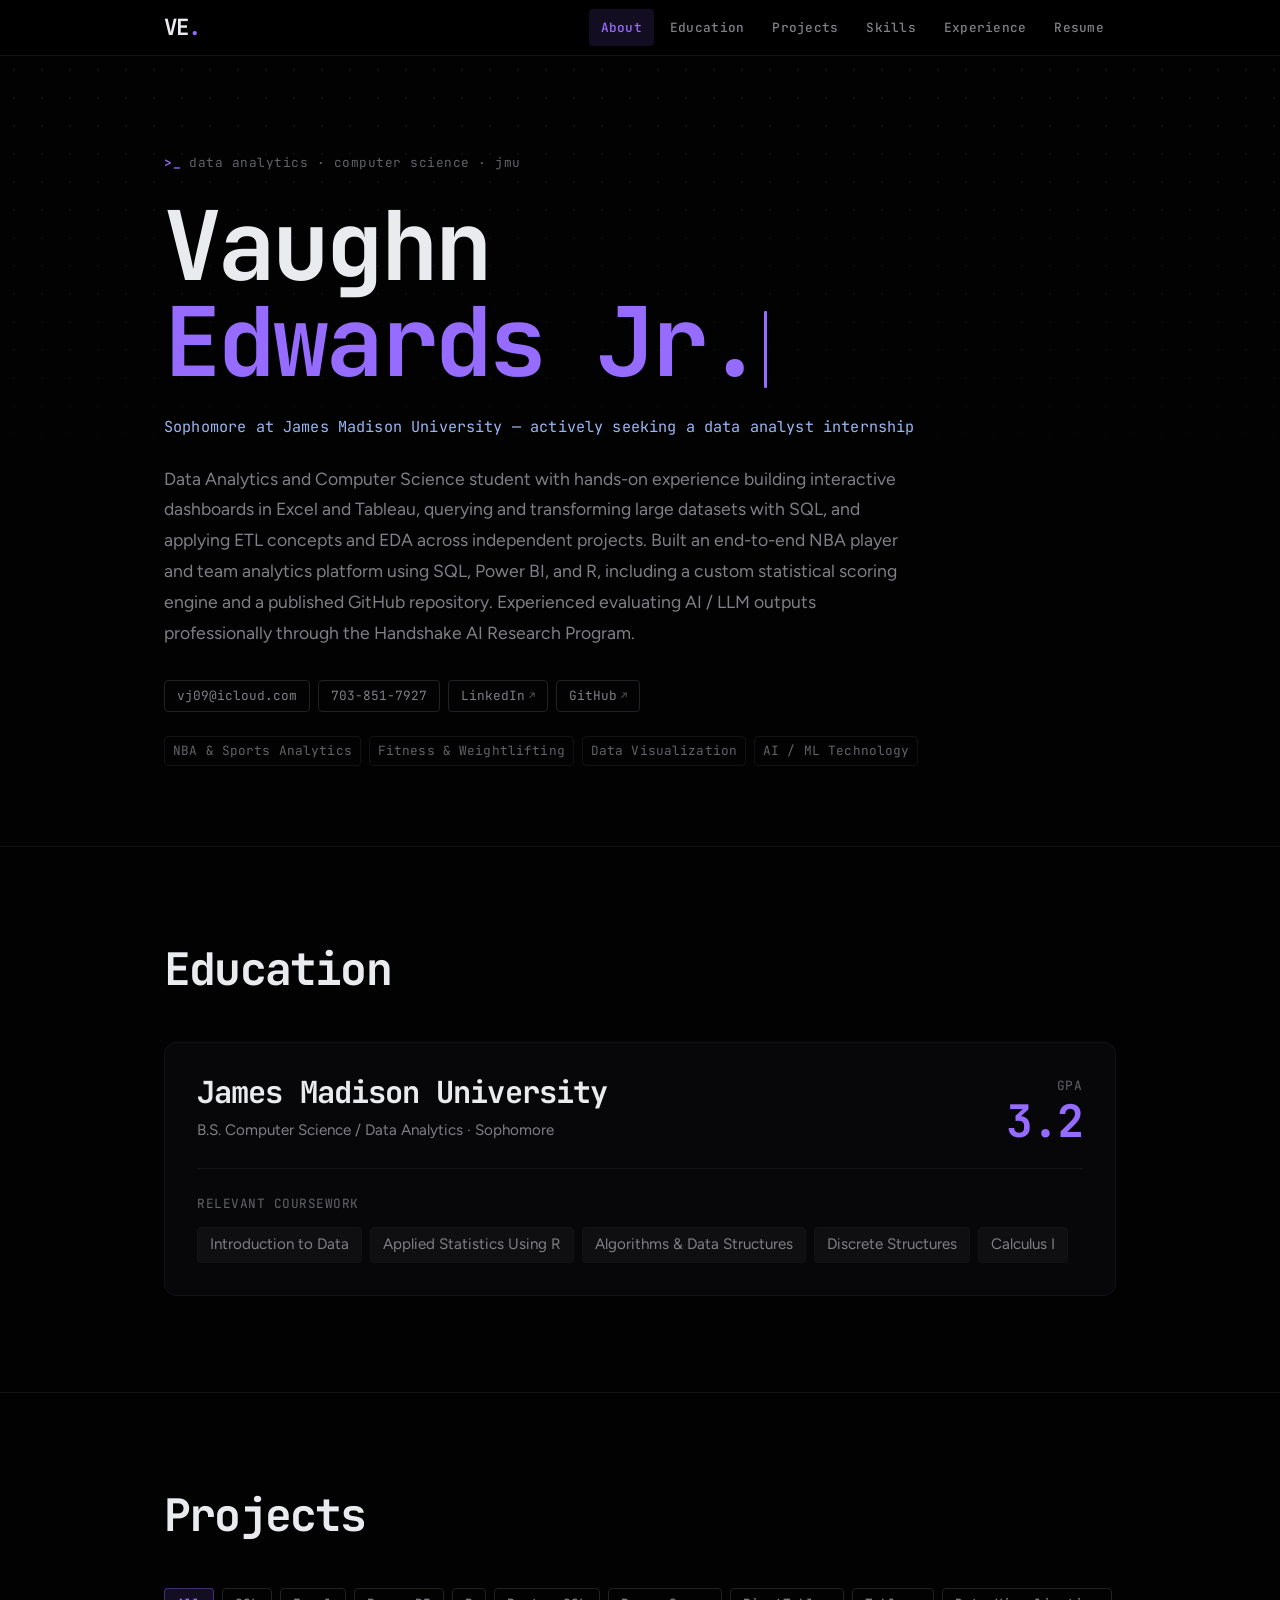
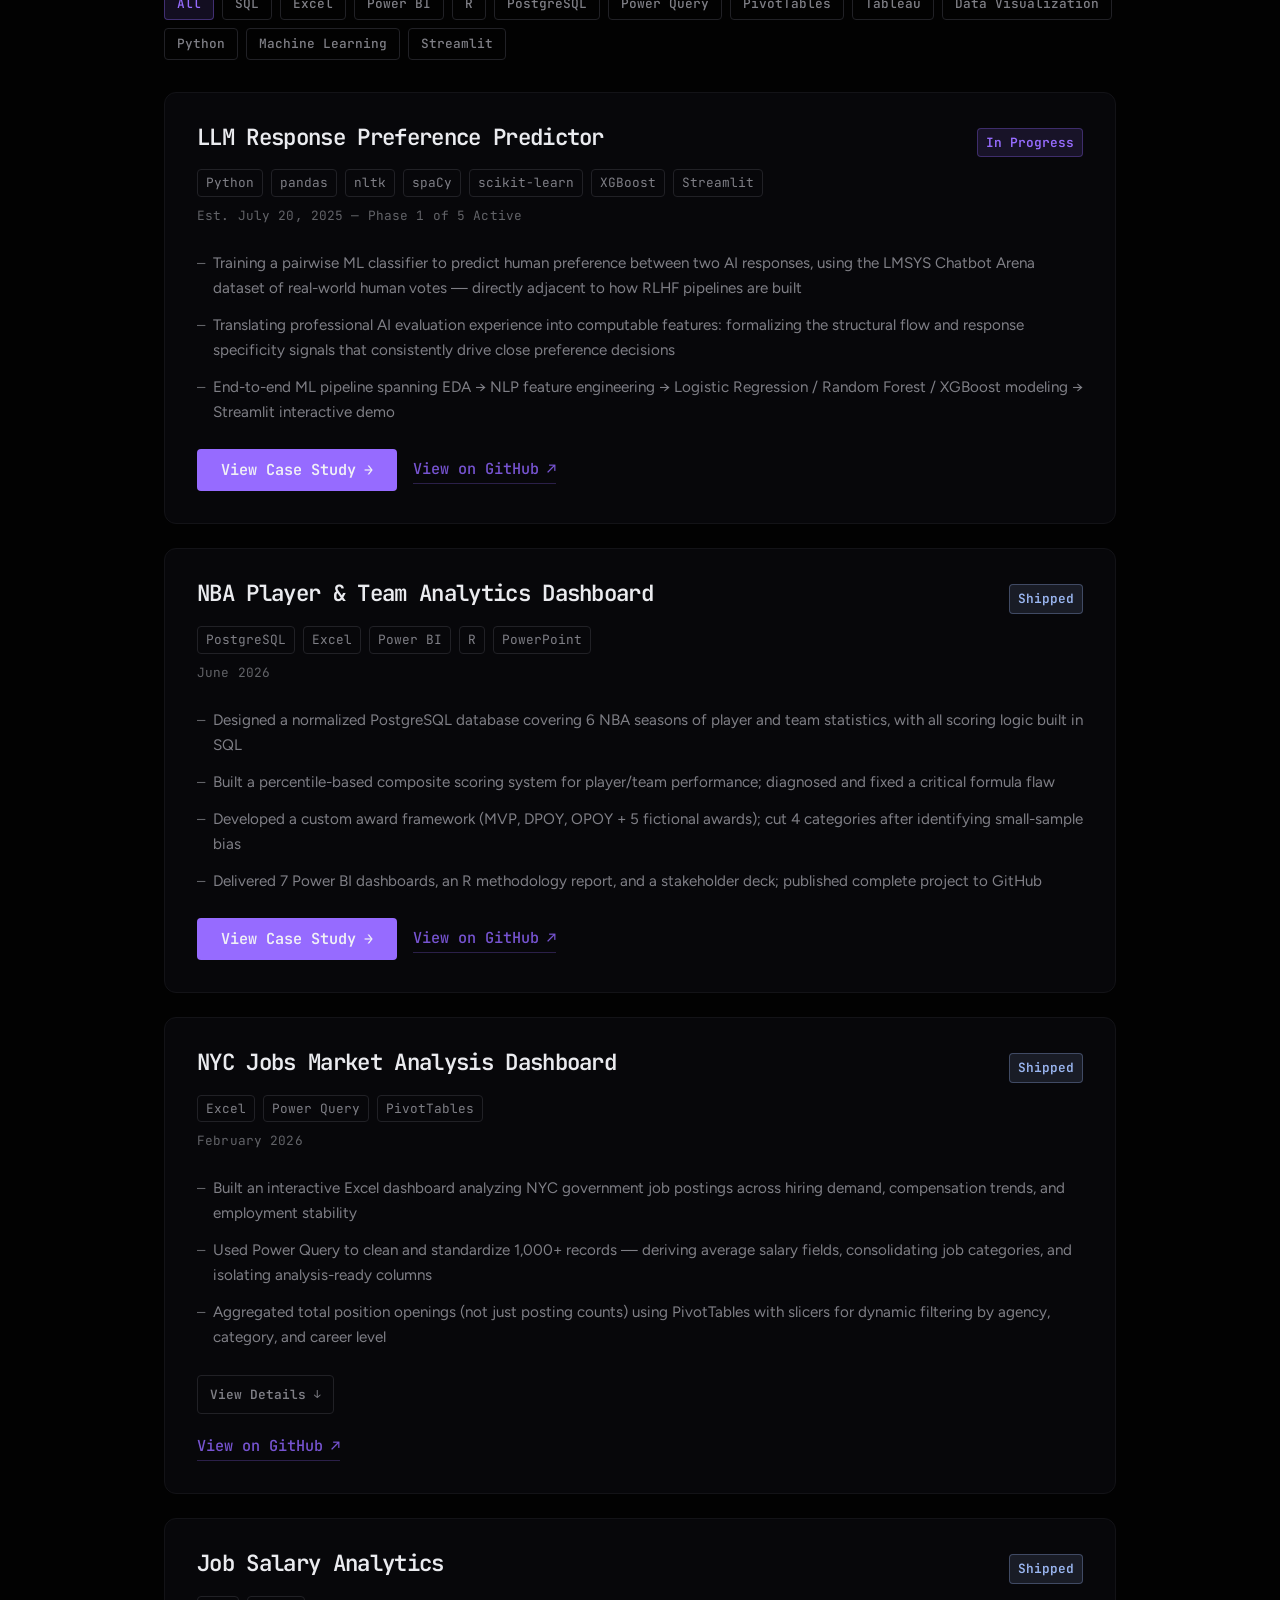
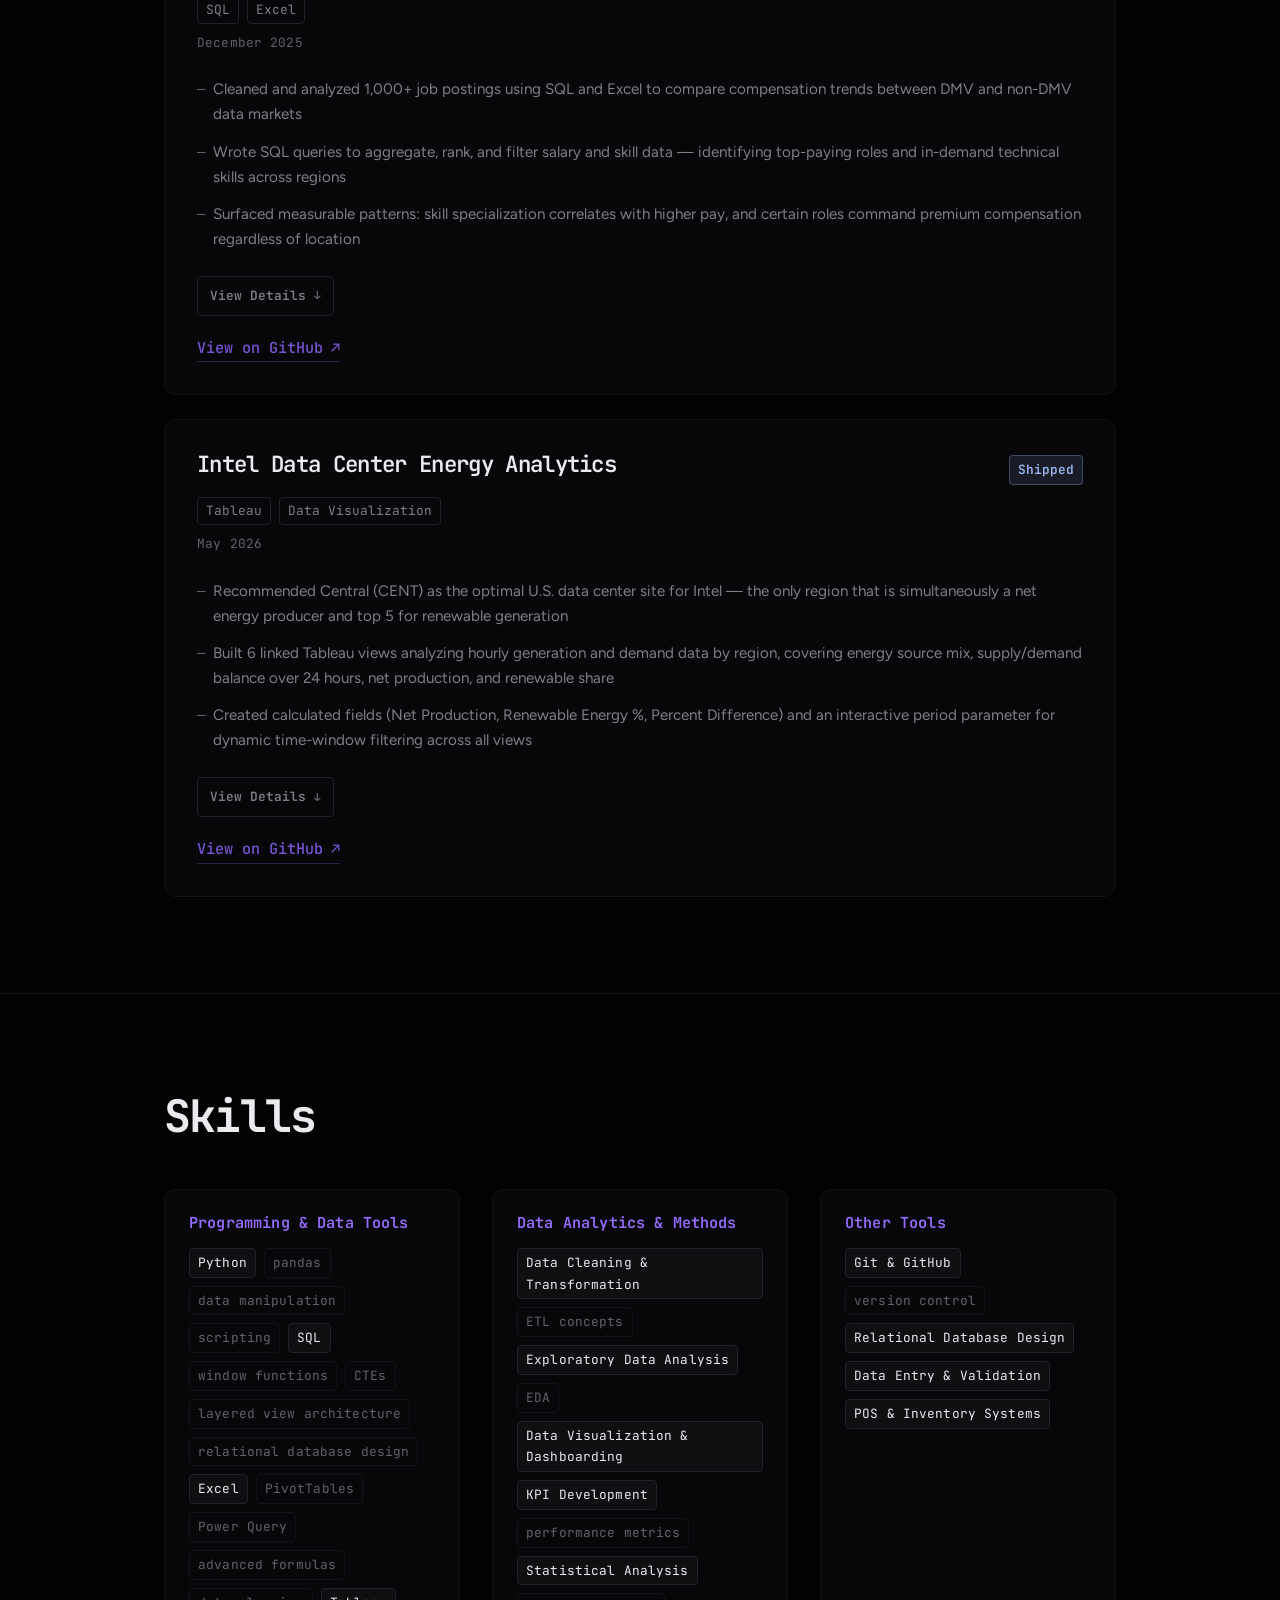
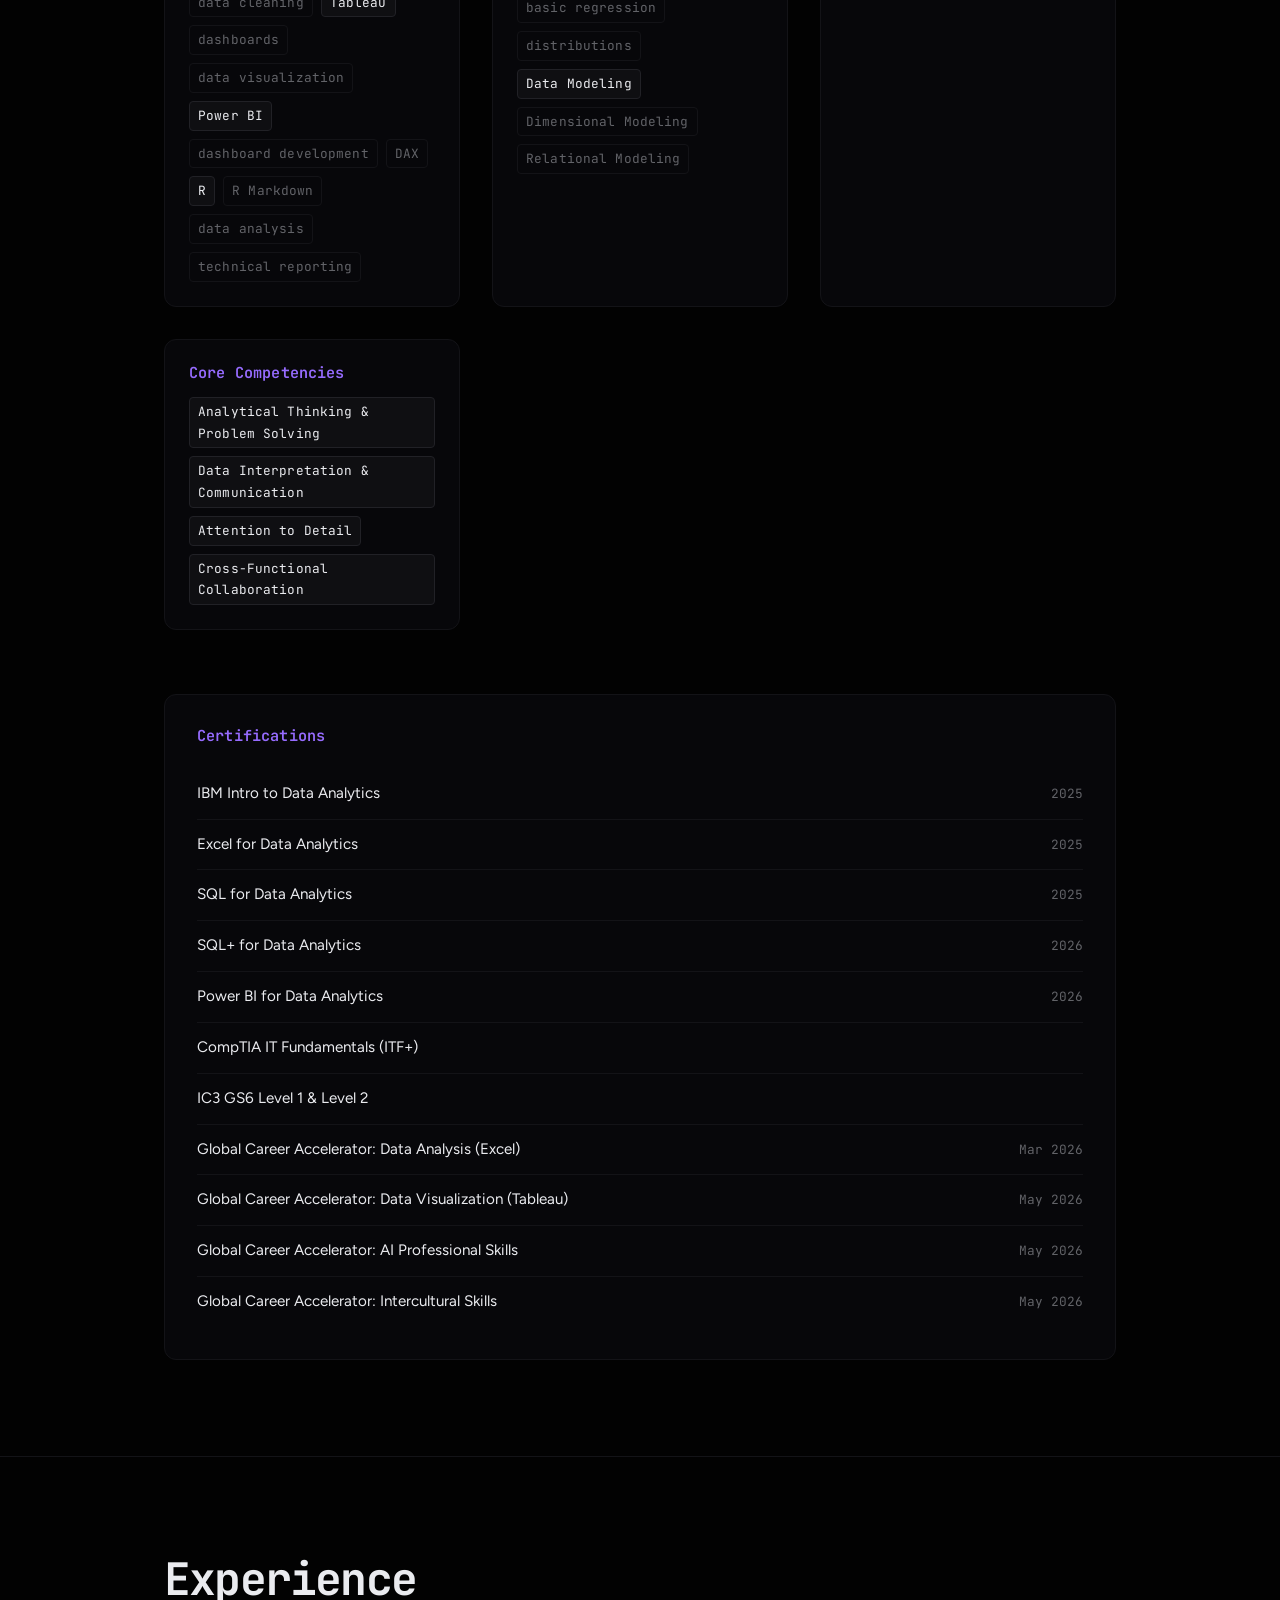
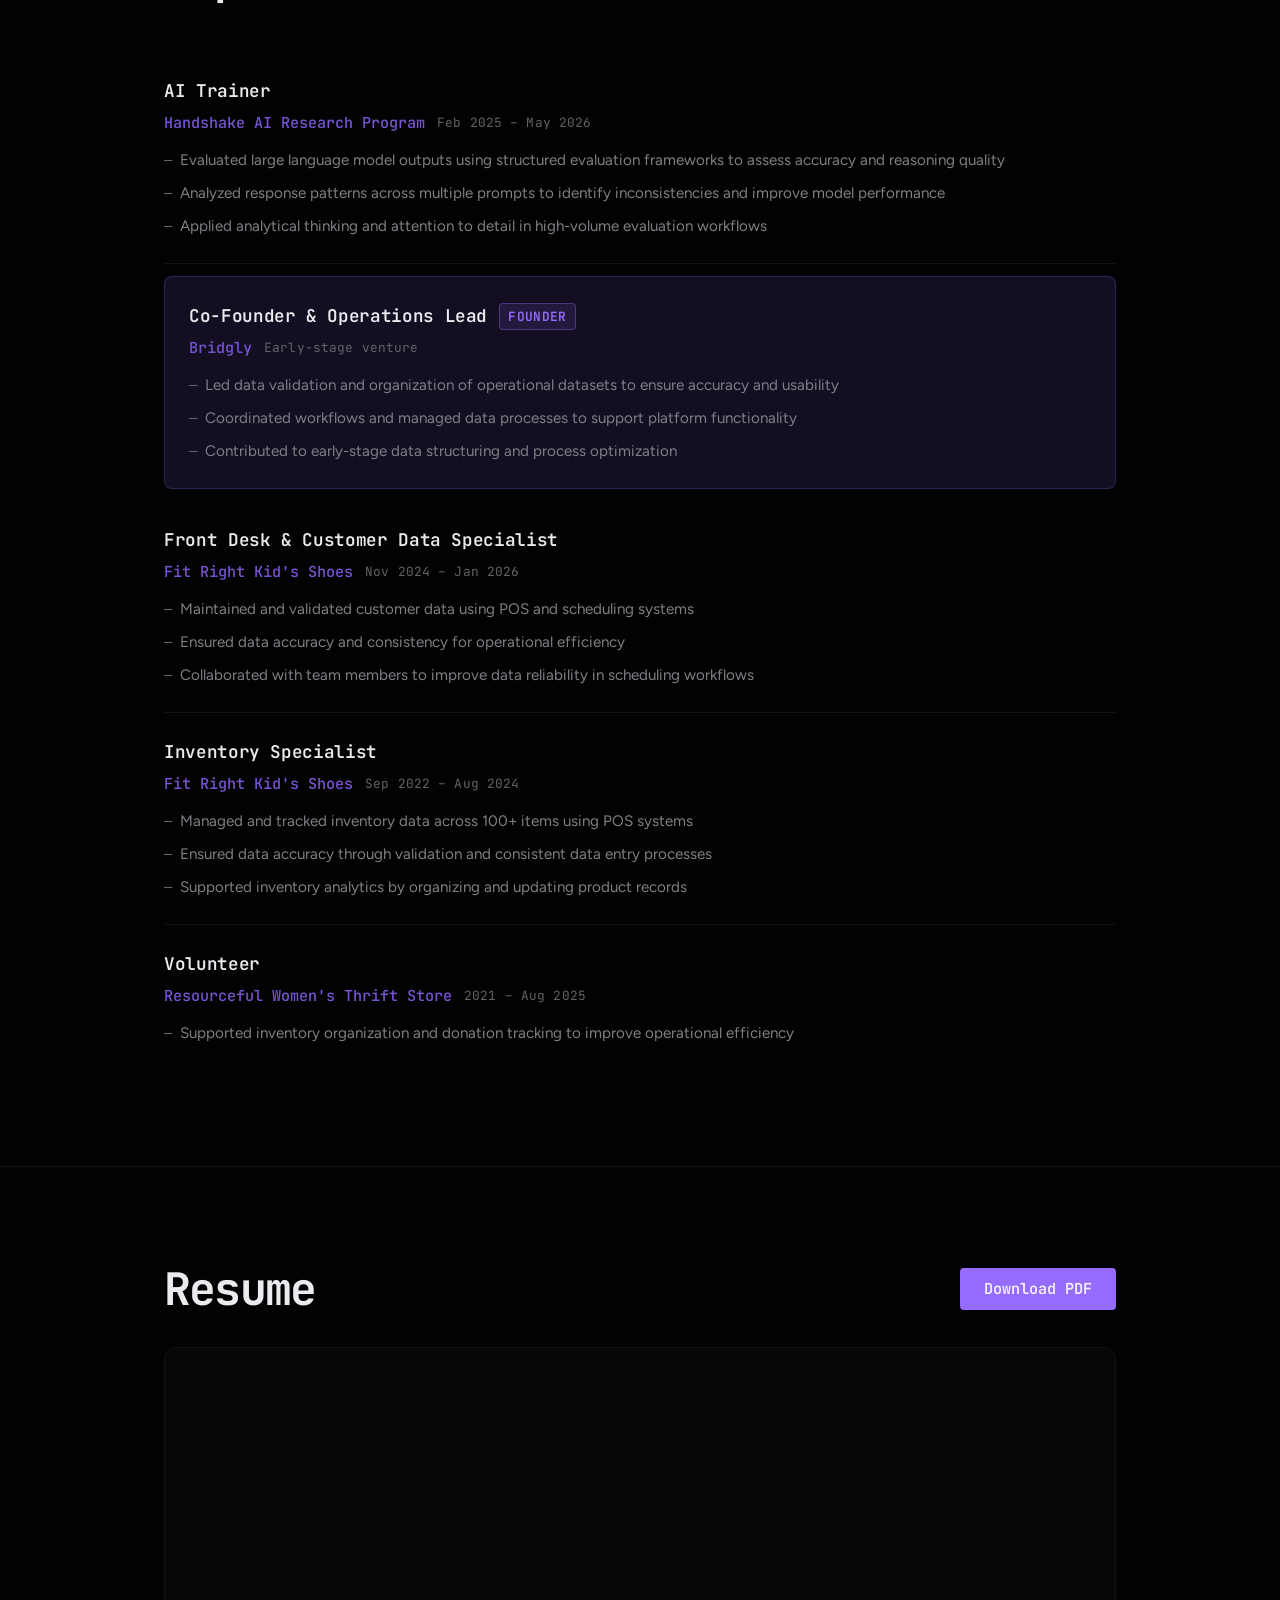
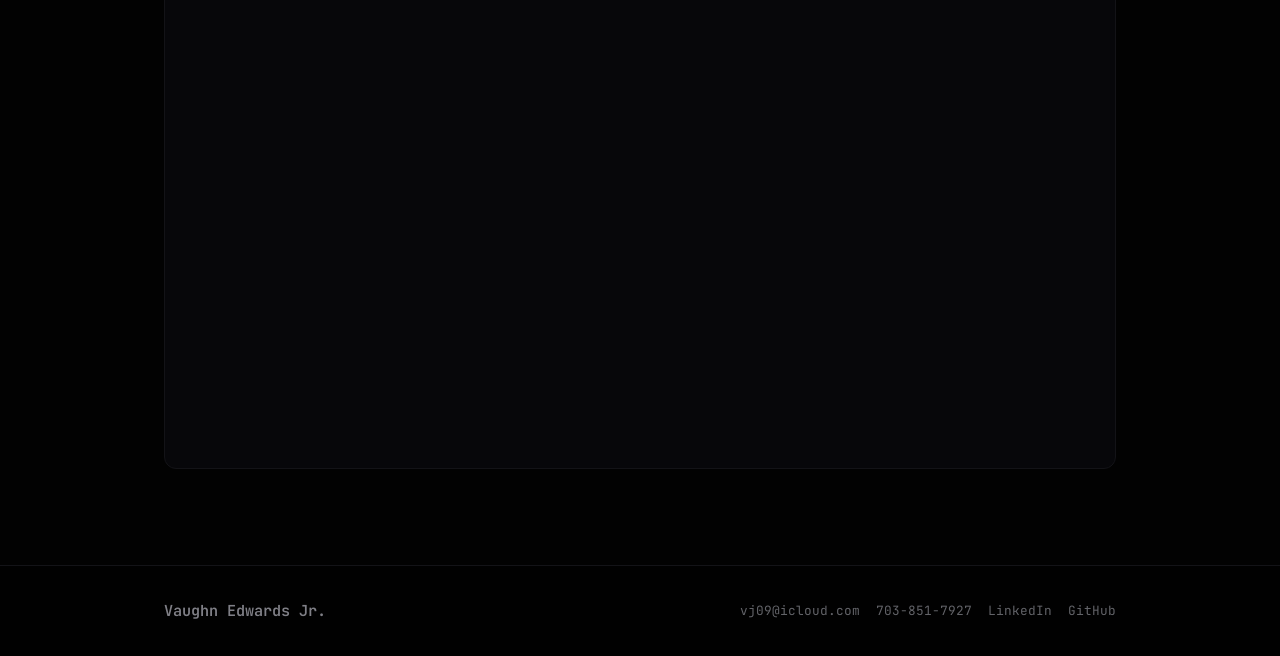
==== index.html @ aa7653b1 "Initial publish of personal portfolio Co-Authored-By: Claude Sonnet 4.6 <noreply@anthropic.com>" ====
<!DOCTYPE html>
<html lang="en">
<head>
  <meta charset="UTF-8">
  <meta name="viewport" content="width=device-width, initial-scale=1.0">
  <title>Vaughn Edwards Jr. — Data Analytics &amp; Computer Science</title>
  <meta name="description" content="Data analytics and computer science student at James Madison University. SQL, Python, Power BI, Tableau, Excel. Actively seeking a data analyst internship.">
  <link rel="preconnect" href="https://fonts.googleapis.com">
  <link rel="preconnect" href="https://fonts.gstatic.com" crossorigin>
  <link href="https://fonts.googleapis.com/css2?family=JetBrains+Mono:ital,wght@0,300;0,400;0,500;0,600;0,700;1,300;1,400&family=Figtree:ital,wght@0,300;0,400;0,500;0,600;1,300;1,400&display=swap" rel="stylesheet">
  <link rel="stylesheet" href="styles.css">
</head>
<body>

<header class="nav" id="nav" role="banner">
  <div class="nav-inner">
    <a href="#about" class="nav-brand" aria-label="Back to top">VE<span class="nav-brand-dot">.</span></a>
    <nav class="nav-tabs" aria-label="Main navigation">
      <a href="#about"      class="nav-tab" data-section="about">About</a>
      <a href="#education"  class="nav-tab" data-section="education">Education</a>
      <a href="#projects"   class="nav-tab" data-section="projects">Projects</a>
      <a href="#skills"     class="nav-tab" data-section="skills">Skills</a>
      <a href="#experience" class="nav-tab" data-section="experience">Experience</a>
      <a href="#resume"     class="nav-tab" data-section="resume">Resume</a>
    </nav>
    <button class="nav-mobile-btn" aria-label="Open navigation" aria-expanded="false" aria-controls="mobile-menu">
      <span class="hamburger-line"></span>
      <span class="hamburger-line"></span>
      <span class="hamburger-line"></span>
    </button>
  </div>
  <div class="mobile-menu" id="mobile-menu" aria-hidden="true">
    <a href="#about"      class="mobile-tab" data-section="about">About</a>
    <a href="#education"  class="mobile-tab" data-section="education">Education</a>
    <a href="#projects"   class="mobile-tab" data-section="projects">Projects</a>
    <a href="#skills"     class="mobile-tab" data-section="skills">Skills</a>
    <a href="#experience" class="mobile-tab" data-section="experience">Experience</a>
    <a href="#resume"     class="mobile-tab" data-section="resume">Resume</a>
  </div>
</header>

<main>

  <!-- ═══════════════════════ ABOUT ═══════════════════════ -->
  <section id="about" class="section" aria-labelledby="about-heading">
    <div class="hero-bg" aria-hidden="true"></div>
    <div class="container">
      <div class="hero reveal-hero">
        <div class="hero-label" aria-hidden="true">
          <span class="label-prompt">&gt;_</span>
          <span class="label-text">data analytics &middot; computer science &middot; jmu</span>
        </div>
        <h1 class="hero-name" id="about-heading">
          <span class="hero-first">Vaughn</span>
          <span class="hero-last">Edwards Jr.<span class="cursor" aria-hidden="true"></span></span>
        </h1>
        <p class="hero-status">Sophomore at James Madison University &mdash; actively seeking a data analyst internship</p>
        <p class="hero-bio">Data Analytics and Computer Science student with hands-on experience building interactive dashboards in Excel and Tableau, querying and transforming large datasets with SQL, and applying ETL concepts and EDA across independent projects. Built an end-to-end NBA player and team analytics platform using SQL, Power BI, and R, including a custom statistical scoring engine and a published GitHub repository. Experienced evaluating AI&nbsp;/&nbsp;LLM outputs professionally through the Handshake AI Research Program.</p>
        <div class="hero-contact" aria-label="Contact information">
          <a href="mailto:vj09@icloud.com" class="contact-chip">vj09@icloud.com</a>
          <a href="tel:7038517927" class="contact-chip">703-851-7927</a>
          <a href="https://www.linkedin.com/in/vaughn-edwards-jr/" class="contact-chip contact-chip--ext" target="_blank" rel="noopener noreferrer">LinkedIn <span class="ext-arrow" aria-hidden="true">↗</span></a>
          <a href="https://github.com/vledwardsjr" class="contact-chip contact-chip--ext" target="_blank" rel="noopener noreferrer">GitHub <span class="ext-arrow" aria-hidden="true">↗</span></a>
        </div>
        <div class="hero-interests" aria-label="Interests">
          <span class="interest-tag">NBA &amp; Sports Analytics</span>
          <span class="interest-tag">Fitness &amp; Weightlifting</span>
          <span class="interest-tag">Data Visualization</span>
          <span class="interest-tag">AI / ML Technology</span>
        </div>
      </div>
    </div>
  </section>

  <!-- ═══════════════════════ EDUCATION ═══════════════════════ -->
  <section id="education" class="section" aria-labelledby="education-heading">
    <div class="container">
      <h2 class="section-heading reveal-item" id="education-heading">Education</h2>
      <div class="edu-panel reveal-item" data-delay="60">
        <div class="edu-top">
          <div class="edu-info">
            <h3 class="edu-school">James Madison University</h3>
            <p class="edu-degree">B.S. Computer Science / Data Analytics &middot; Sophomore</p>
          </div>
          <div class="edu-gpa" aria-label="GPA: 3.2">
            <span class="gpa-label">GPA</span>
            <span class="gpa-value">3.2</span>
          </div>
        </div>
        <div class="edu-courses">
          <span class="courses-label">Relevant Coursework</span>
          <div class="course-tags">
            <span class="course-tag">Introduction to Data</span>
            <span class="course-tag">Applied Statistics Using R</span>
            <span class="course-tag">Algorithms &amp; Data Structures</span>
            <span class="course-tag">Discrete Structures</span>
            <span class="course-tag">Calculus I</span>
          </div>
        </div>
      </div>
    </div>
  </section>

  <!-- ═══════════════════════ PROJECTS ═══════════════════════ -->
  <section id="projects" class="section" aria-labelledby="projects-heading">
    <div class="container">
      <h2 class="section-heading reveal-item" id="projects-heading">Projects</h2>
      <div class="project-filters reveal-item" role="group" aria-label="Filter projects by tool">
        <button class="filter-tag active" data-filter="all">All</button>
        <button class="filter-tag" data-filter="sql">SQL</button>
        <button class="filter-tag" data-filter="excel">Excel</button>
        <button class="filter-tag" data-filter="powerbi">Power BI</button>
        <button class="filter-tag" data-filter="r">R</button>
        <button class="filter-tag" data-filter="postgresql">PostgreSQL</button>
        <button class="filter-tag" data-filter="powerquery">Power Query</button>
        <button class="filter-tag" data-filter="pivottables">PivotTables</button>
        <button class="filter-tag" data-filter="tableau">Tableau</button>
        <button class="filter-tag" data-filter="dataviz">Data Visualization</button>
        <button class="filter-tag" data-filter="python">Python</button>
        <button class="filter-tag" data-filter="ml">Machine Learning</button>
        <button class="filter-tag" data-filter="streamlit">Streamlit</button>
      </div>
      <div class="projects-list">

        <article class="project-panel project-panel--linked reveal-item" data-tags="python ml streamlit" aria-labelledby="proj5-title">
          <div class="project-header">
            <div class="project-title-row">
              <h3 class="project-title" id="proj5-title">LLM Response Preference Predictor</h3>
              <span class="project-status project-status--progress" aria-label="Status: In Progress">In Progress</span>
            </div>
            <div class="project-tools" aria-label="Tools used">
              <span class="tool-tag">Python</span>
              <span class="tool-tag">pandas</span>
              <span class="tool-tag">nltk</span>
              <span class="tool-tag">spaCy</span>
              <span class="tool-tag">scikit-learn</span>
              <span class="tool-tag">XGBoost</span>
              <span class="tool-tag">Streamlit</span>
            </div>
            <span class="project-date">Est. July 20, 2025 &mdash; Phase 1 of 5 Active</span>
          </div>
          <ul class="project-bullets">
            <li>Training a pairwise ML classifier to predict human preference between two AI responses, using the LMSYS Chatbot Arena dataset of real-world human votes &mdash; directly adjacent to how RLHF pipelines are built</li>
            <li>Translating professional AI evaluation experience into computable features: formalizing the structural flow and response specificity signals that consistently drive close preference decisions</li>
            <li>End-to-end ML pipeline spanning EDA &rarr; NLP feature engineering &rarr; Logistic Regression / Random Forest / XGBoost modeling &rarr; Streamlit interactive demo</li>
          </ul>
          <div class="project-actions">
            <a href="llm-preference.html"
               class="project-case-link"
               aria-label="View LLM Preference Predictor case study">
              View Case Study <span aria-hidden="true">→</span>
            </a>
            <a href="https://github.com/vledwardsjr/LLM-Response-Preference-Project"
               class="project-repo-link"
               target="_blank"
               rel="noopener noreferrer"
               aria-label="View LLM Response Preference Project on GitHub">
              View on GitHub <span aria-hidden="true">↗</span>
            </a>
          </div>
        </article>

        <article class="project-panel project-panel--linked reveal-item" data-tags="postgresql excel powerbi r" aria-labelledby="proj1-title">
          <div class="project-header">
            <div class="project-title-row">
              <h3 class="project-title" id="proj1-title">NBA Player &amp; Team Analytics Dashboard</h3>
              <span class="project-status project-status--shipped" aria-label="Status: Shipped">Shipped</span>
            </div>
            <div class="project-tools" aria-label="Tools used">
              <span class="tool-tag">PostgreSQL</span>
              <span class="tool-tag">Excel</span>
              <span class="tool-tag">Power BI</span>
              <span class="tool-tag">R</span>
              <span class="tool-tag">PowerPoint</span>
            </div>
            <span class="project-date">June 2026</span>
          </div>
          <ul class="project-bullets">
            <li>Designed a normalized PostgreSQL database covering 6 NBA seasons of player and team statistics, with all scoring logic built in SQL</li>
            <li>Built a percentile-based composite scoring system for player/team performance; diagnosed and fixed a critical formula flaw</li>
            <li>Developed a custom award framework (MVP, DPOY, OPOY + 5 fictional awards); cut 4 categories after identifying small-sample bias</li>
            <li>Delivered 7 Power BI dashboards, an R methodology report, and a stakeholder deck; published complete project to GitHub</li>
          </ul>
          <div class="project-actions">
            <a href="nba-analytics.html"
               class="project-case-link"
               aria-label="View NBA Analytics case study">
              View Case Study <span aria-hidden="true">→</span>
            </a>
            <a href="https://github.com/vledwardsjr/NBA-Analytics-Project"
               class="project-repo-link"
               target="_blank"
               rel="noopener noreferrer"
               aria-label="View NBA Analytics Project on GitHub">
              View on GitHub <span aria-hidden="true">↗</span>
            </a>
          </div>
        </article>

        <article class="project-panel reveal-item" data-delay="80" data-tags="excel powerquery pivottables" aria-labelledby="proj2-title">
          <div class="project-header">
            <div class="project-title-row">
              <h3 class="project-title" id="proj2-title">NYC Jobs Market Analysis Dashboard</h3>
              <span class="project-status project-status--shipped" aria-label="Status: Shipped">Shipped</span>
            </div>
            <div class="project-tools" aria-label="Tools used">
              <span class="tool-tag">Excel</span>
              <span class="tool-tag">Power Query</span>
              <span class="tool-tag">PivotTables</span>
            </div>
            <span class="project-date">February 2026</span>
          </div>
          <ul class="project-bullets">
            <li>Built an interactive Excel dashboard analyzing NYC government job postings across hiring demand, compensation trends, and employment stability</li>
            <li>Used Power Query to clean and standardize 1,000+ records &mdash; deriving average salary fields, consolidating job categories, and isolating analysis-ready columns</li>
            <li>Aggregated total position openings (not just posting counts) using PivotTables with slicers for dynamic filtering by agency, category, and career level</li>
          </ul>
          <button class="project-expand-btn" aria-expanded="false" aria-controls="proj2-detail">
            <span class="expand-text">View Details</span> <span class="expand-arrow" aria-hidden="true">↓</span>
          </button>
          <div class="project-detail" id="proj2-detail" aria-hidden="true">
            <div class="project-detail-inner">
              <div class="project-detail-content">
                <span class="detail-section-label">Findings</span>
                <ul class="detail-bullets">
                  <li>Hiring demand is concentrated in a small number of agencies and job titles; a few roles account for the majority of open positions</li>
                  <li>Technology, Legal, and Engineering categories command the highest average salaries across career levels</li>
                  <li>Most categories are full-time dominant, but Health roles show notably higher part-time reliance</li>
                </ul>
                <span class="detail-section-label">Screenshots</span>
                <div class="project-images">
                  <button class="project-image-item" type="button" data-img="images/nyc-jobs/NYC_Jobs_Dashboard.png" data-caption="NYC Jobs Dashboard" aria-label="View NYC Jobs Dashboard full size">
                    <img src="images/nyc-jobs/NYC_Jobs_Dashboard.png" alt="NYC Jobs Dashboard showing job market demand by agency and position, career level salary comparisons, salary range charts by job category, and employment type stability analysis with interactive slicers" loading="lazy">
                    <div class="project-image-caption">NYC Jobs Dashboard</div>
                  </button>
                </div>
              </div>
            </div>
          </div>
          <a href="https://github.com/vledwardsjr/nyc-jobs-excel-dashboard"
             class="project-repo-link"
             target="_blank"
             rel="noopener noreferrer"
             aria-label="View NYC Jobs Dashboard on GitHub">
            View on GitHub <span aria-hidden="true">↗</span>
          </a>
        </article>

        <article class="project-panel reveal-item" data-delay="160" data-tags="sql excel" aria-labelledby="proj3-title">
          <div class="project-header">
            <div class="project-title-row">
              <h3 class="project-title" id="proj3-title">Job Salary Analytics</h3>
              <span class="project-status project-status--shipped" aria-label="Status: Shipped">Shipped</span>
            </div>
            <div class="project-tools" aria-label="Tools used">
              <span class="tool-tag">SQL</span>
              <span class="tool-tag">Excel</span>
            </div>
            <span class="project-date">December 2025</span>
          </div>
          <ul class="project-bullets">
            <li>Cleaned and analyzed 1,000+ job postings using SQL and Excel to compare compensation trends between DMV and non-DMV data markets</li>
            <li>Wrote SQL queries to aggregate, rank, and filter salary and skill data &mdash; identifying top-paying roles and in-demand technical skills across regions</li>
            <li>Surfaced measurable patterns: skill specialization correlates with higher pay, and certain roles command premium compensation regardless of location</li>
          </ul>
          <button class="project-expand-btn" aria-expanded="false" aria-controls="proj3-detail">
            <span class="expand-text">View Details</span> <span class="expand-arrow" aria-hidden="true">↓</span>
          </button>
          <div class="project-detail" id="proj3-detail" aria-hidden="true">
            <div class="project-detail-inner">
              <div class="project-detail-content">
                <span class="detail-section-label">Findings</span>
                <ul class="detail-bullets">
                  <li>Certain roles consistently command higher compensation across regions; higher-paying positions share overlapping core skill requirements</li>
                  <li>The DMV region exhibits stronger demand for specific technical skill sets compared to non-DMV markets</li>
                  <li>Skill specialization &mdash; particularly in SQL, Python, and BI tools &mdash; is strongly correlated with increased salary ranges</li>
                </ul>
                <span class="detail-section-label">Screenshots</span>
                <div class="project-images">
                  <button class="project-image-item" type="button" data-img="images/job-salary/Data_Analyst_US_salary.png" data-caption="Data Science Salary Dashboard" aria-label="View salary dashboard full size">
                    <img src="images/job-salary/Data_Analyst_US_salary.png" alt="Data Science Salary Dashboard showing median salary of $90,000, top job platform Indeed, job count of 6,480, salary by role bar chart, country map, and job type distribution" loading="lazy">
                    <div class="project-image-caption">Salary Dashboard</div>
                  </button>
                  <button class="project-image-item" type="button" data-img="images/job-salary/Top_10_skills_pay.png" data-caption="Top 10 Skills by Pay" aria-label="View top skills chart full size">
                    <img src="images/job-salary/Top_10_skills_pay.png" alt="Chart showing median salary and skill likelihood for top 10 technical skills including Python, Oracle, Tableau, R, SQL, Power BI, SAS, PowerPoint, Excel, and Word with job title filter" loading="lazy">
                    <div class="project-image-caption">Top 10 Skills by Pay</div>
                  </button>
                </div>
              </div>
            </div>
          </div>
          <a href="https://github.com/vledwardsjr/JobSalaryAnalytics"
             class="project-repo-link"
             target="_blank"
             rel="noopener noreferrer"
             aria-label="View Job Salary Analytics on GitHub">
            View on GitHub <span aria-hidden="true">↗</span>
          </a>
        </article>

        <article class="project-panel reveal-item" data-delay="240" data-tags="tableau dataviz" aria-labelledby="proj4-title">
          <div class="project-header">
            <div class="project-title-row">
              <h3 class="project-title" id="proj4-title">Intel Data Center Energy Analytics</h3>
              <span class="project-status project-status--shipped" aria-label="Status: Shipped">Shipped</span>
            </div>
            <div class="project-tools" aria-label="Tools used">
              <span class="tool-tag">Tableau</span>
              <span class="tool-tag">Data Visualization</span>
            </div>
            <span class="project-date">May 2026</span>
          </div>
          <ul class="project-bullets">
            <li>Recommended Central (CENT) as the optimal U.S. data center site for Intel &mdash; the only region that is simultaneously a net energy producer and top 5 for renewable generation</li>
            <li>Built 6 linked Tableau views analyzing hourly generation and demand data by region, covering energy source mix, supply/demand balance over 24 hours, net production, and renewable share</li>
            <li>Created calculated fields (Net Production, Renewable Energy %, Percent Difference) and an interactive period parameter for dynamic time-window filtering across all views</li>
          </ul>
          <button class="project-expand-btn" aria-expanded="false" aria-controls="proj4-detail">
            <span class="expand-text">View Details</span> <span class="expand-arrow" aria-hidden="true">↓</span>
          </button>
          <div class="project-detail" id="proj4-detail" aria-hidden="true">
            <div class="project-detail-inner">
              <div class="project-detail-content">
                <span class="detail-section-label">Recommendation</span>
                <ul class="detail-bullets">
                  <li><strong>Central (CENT)</strong> &mdash; the recommended site. It balances energy surplus, grid stability, and renewable usage better than any alternative: net producer with strong wind capacity</li>
                  <li>Mid-Atlantic rejected despite its July surplus: heavy fossil fuel reliance undermines long-term sustainability</li>
                  <li>California rejected despite top-tier solar: runs a net energy deficit, making grid reliability a risk</li>
                </ul>
                <span class="detail-section-label">Key Findings</span>
                <ul class="detail-bullets">
                  <li>MIDA, SW, CENT, and SE are net energy producers &mdash; generation consistently exceeds demand</li>
                  <li>Top 3 regions by renewable %: NW (hydropower), CENT (wind), CAL (solar)</li>
                  <li>CENT is the only region that is simultaneously a net producer and in the top 5 for renewable generation</li>
                  <li>Mid-Atlantic&rsquo;s largest surplus occurs in July &mdash; seasonal, not structural</li>
                  <li>California&rsquo;s wind peaks ~12 PM&ndash;9 PM (cresting ~3&ndash;4 PM); strong solar but chronic deficit overall</li>
                </ul>
                <span class="detail-section-label">Screenshots</span>
                <div class="project-images">
                  <button class="project-image-item project-image-featured" type="button" data-img="images/intel-energy/Final_Intel_Dashboard.png" data-caption="Intel Data Center Energy Analytics — Full Dashboard" aria-label="View full Intel energy analytics dashboard">
                    <img src="images/intel-energy/Final_Intel_Dashboard.png" alt="Intel Data Center Energy Analytics full Tableau dashboard showing six linked views: Energy Source by Region, Supply and Demand Over 24h, Hourly Difference in Generation, Net Production, Renewable Energy, and Utility Power Source Breakdown with interactive period filter" loading="lazy">
                    <div class="project-image-caption">Full Dashboard</div>
                  </button>
                  <button class="project-image-item" type="button" data-img="images/intel-energy/Energy_Source_By_Region.png" data-caption="Energy Source by Region" aria-label="View energy source by region chart">
                    <img src="images/intel-energy/Energy_Source_By_Region.png" alt="Stacked bar chart showing energy source mix (coal, natural gas, nuclear, wind, solar, hydro) across U.S. grid regions, used to assess renewable dependency by area" loading="lazy">
                    <div class="project-image-caption">Energy Source by Region</div>
                  </button>
                  <button class="project-image-item" type="button" data-img="images/intel-energy/Supply_and_Demand_by_Region_Over24h.png" data-caption="Supply and Demand by Region Over 24h" aria-label="View supply and demand over 24 hours">
                    <img src="images/intel-energy/Supply_and_Demand_by_Region_Over24h.png" alt="Line chart overlaying energy generation and demand across a 24-hour period for each U.S. region, highlighting intraday supply surplus and deficit windows" loading="lazy">
                    <div class="project-image-caption">Supply &amp; Demand Over 24h</div>
                  </button>
                  <button class="project-image-item" type="button" data-img="images/intel-energy/Hourly_Difference_in_Generation.png" data-caption="Hourly Difference in Generation" aria-label="View hourly generation difference chart">
                    <img src="images/intel-energy/Hourly_Difference_in_Generation.png" alt="Chart showing the hourly difference between energy generation and demand by region, revealing which regions sustain surpluses or deficits across the day" loading="lazy">
                    <div class="project-image-caption">Hourly Difference in Generation</div>
                  </button>
                  <button class="project-image-item" type="button" data-img="images/intel-energy/Net_Production.png" data-caption="Net Production by Region" aria-label="View net production by region">
                    <img src="images/intel-energy/Net_Production.png" alt="Net Production view comparing total generation minus demand across U.S. regions, identifying MIDA, SW, CENT, and SE as consistent net energy producers" loading="lazy">
                    <div class="project-image-caption">Net Production</div>
                  </button>
                  <button class="project-image-item" type="button" data-img="images/intel-energy/Renewable_Energy_Pct_of_Overall.png" data-caption="Renewable Energy as % of Overall Generation" aria-label="View renewable energy percentage by region">
                    <img src="images/intel-energy/Renewable_Energy_Pct_of_Overall.png" alt="Bar chart ranking U.S. regions by renewable energy as a percentage of total generation, with NW (hydro), CENT (wind), and CAL (solar) leading the field" loading="lazy">
                    <div class="project-image-caption">Renewable Energy %</div>
                  </button>
                  <button class="project-image-item" type="button" data-img="images/intel-energy/Renewable_Energy_Per_Hour_in_Cal.png" data-caption="Renewable Energy Per Hour in California" aria-label="View California renewable energy by hour">
                    <img src="images/intel-energy/Renewable_Energy_Per_Hour_in_Cal.png" alt="Hourly renewable energy breakdown for California showing wind generation peaking in the afternoon from roughly 12 PM to 9 PM, cresting around 3 to 4 PM, alongside solar and hydro contributions" loading="lazy">
                    <div class="project-image-caption">CA Renewable Energy per Hour</div>
                  </button>
                  <button class="project-image-item" type="button" data-img="images/intel-energy/Utility_Power_Source_Breakdown.png" data-caption="Utility Power Source Breakdown" aria-label="View utility power source breakdown">
                    <img src="images/intel-energy/Utility_Power_Source_Breakdown.png" alt="Utility Power Source Breakdown view showing the split between fossil fuel and renewable sources by region, used to evaluate long-term grid sustainability for data center siting" loading="lazy">
                    <div class="project-image-caption">Utility Power Source Breakdown</div>
                  </button>
                </div>
              </div>
            </div>
          </div>
          <a href="https://github.com/vledwardsjr/Intel-Data-Center-Energy-Analytics"
             class="project-repo-link"
             target="_blank"
             rel="noopener noreferrer"
             aria-label="View Intel Data Center Energy Analytics on GitHub">
            View on GitHub <span aria-hidden="true">↗</span>
          </a>
        </article>

      </div>
    </div>
  </section>

  <!-- ═══════════════════════ SKILLS ═══════════════════════ -->
  <section id="skills" class="section" aria-labelledby="skills-heading">
    <div class="container">
      <h2 class="section-heading reveal-item" id="skills-heading">Skills</h2>

      <div class="skill-groups">

        <div class="skill-group reveal-item">
          <h3 class="skill-group-title">Programming &amp; Data Tools</h3>
          <div class="skill-tags">
            <span class="skill-tag skill-tag--primary">Python</span>
            <span class="skill-tag skill-tag--sub">pandas</span>
            <span class="skill-tag skill-tag--sub">data manipulation</span>
            <span class="skill-tag skill-tag--sub">scripting</span>
            <span class="skill-tag skill-tag--primary">SQL</span>
            <span class="skill-tag skill-tag--sub">window functions</span>
            <span class="skill-tag skill-tag--sub">CTEs</span>
            <span class="skill-tag skill-tag--sub">layered view architecture</span>
            <span class="skill-tag skill-tag--sub">relational database design</span>
            <span class="skill-tag skill-tag--primary">Excel</span>
            <span class="skill-tag skill-tag--sub">PivotTables</span>
            <span class="skill-tag skill-tag--sub">Power Query</span>
            <span class="skill-tag skill-tag--sub">advanced formulas</span>
            <span class="skill-tag skill-tag--sub">data cleaning</span>
            <span class="skill-tag skill-tag--primary">Tableau</span>
            <span class="skill-tag skill-tag--sub">dashboards</span>
            <span class="skill-tag skill-tag--sub">data visualization</span>
            <span class="skill-tag skill-tag--primary">Power BI</span>
            <span class="skill-tag skill-tag--sub">dashboard development</span>
            <span class="skill-tag skill-tag--sub">DAX</span>
            <span class="skill-tag skill-tag--primary">R</span>
            <span class="skill-tag skill-tag--sub">R Markdown</span>
            <span class="skill-tag skill-tag--sub">data analysis</span>
            <span class="skill-tag skill-tag--sub">technical reporting</span>
          </div>
        </div>

        <div class="skill-group reveal-item" data-delay="60">
          <h3 class="skill-group-title">Data Analytics &amp; Methods</h3>
          <div class="skill-tags">
            <span class="skill-tag skill-tag--primary">Data Cleaning &amp; Transformation</span>
            <span class="skill-tag skill-tag--sub">ETL concepts</span>
            <span class="skill-tag skill-tag--primary">Exploratory Data Analysis</span>
            <span class="skill-tag skill-tag--sub">EDA</span>
            <span class="skill-tag skill-tag--primary">Data Visualization &amp; Dashboarding</span>
            <span class="skill-tag skill-tag--primary">KPI Development</span>
            <span class="skill-tag skill-tag--sub">performance metrics</span>
            <span class="skill-tag skill-tag--primary">Statistical Analysis</span>
            <span class="skill-tag skill-tag--sub">basic regression</span>
            <span class="skill-tag skill-tag--sub">distributions</span>
            <span class="skill-tag skill-tag--primary">Data Modeling</span>
            <span class="skill-tag skill-tag--sub">Dimensional Modeling</span>
            <span class="skill-tag skill-tag--sub">Relational Modeling</span>
          </div>
        </div>

        <div class="skill-group reveal-item" data-delay="120">
          <h3 class="skill-group-title">Other Tools</h3>
          <div class="skill-tags">
            <span class="skill-tag skill-tag--primary">Git &amp; GitHub</span>
            <span class="skill-tag skill-tag--sub">version control</span>
            <span class="skill-tag skill-tag--primary">Relational Database Design</span>
            <span class="skill-tag skill-tag--primary">Data Entry &amp; Validation</span>
            <span class="skill-tag skill-tag--primary">POS &amp; Inventory Systems</span>
          </div>
        </div>

        <div class="skill-group reveal-item" data-delay="180">
          <h3 class="skill-group-title">Core Competencies</h3>
          <div class="skill-tags">
            <span class="skill-tag skill-tag--primary">Analytical Thinking &amp; Problem Solving</span>
            <span class="skill-tag skill-tag--primary">Data Interpretation &amp; Communication</span>
            <span class="skill-tag skill-tag--primary">Attention to Detail</span>
            <span class="skill-tag skill-tag--primary">Cross-Functional Collaboration</span>
          </div>
        </div>

      </div>

      <div class="certifications reveal-item">
        <h3 class="cert-heading">Certifications</h3>
        <div class="cert-list" role="list">
          <div class="cert-item" role="listitem">
            <span class="cert-name">IBM Intro to Data Analytics</span>
            <span class="cert-date">2025</span>
          </div>
          <div class="cert-item" role="listitem">
            <span class="cert-name">Excel for Data Analytics</span>
            <span class="cert-date">2025</span>
          </div>
          <div class="cert-item" role="listitem">
            <span class="cert-name">SQL for Data Analytics</span>
            <span class="cert-date">2025</span>
          </div>
          <div class="cert-item" role="listitem">
            <span class="cert-name">SQL+ for Data Analytics</span>
            <span class="cert-date">2026</span>
          </div>
          <div class="cert-item" role="listitem">
            <span class="cert-name">Power BI for Data Analytics</span>
            <span class="cert-date">2026</span>
          </div>
          <div class="cert-item" role="listitem">
            <span class="cert-name">CompTIA IT Fundamentals (ITF+)</span>
            <span class="cert-date">&nbsp;</span>
          </div>
          <div class="cert-item" role="listitem">
            <span class="cert-name">IC3 GS6 Level 1 &amp; Level 2</span>
            <span class="cert-date">&nbsp;</span>
          </div>
          <div class="cert-item" role="listitem">
            <span class="cert-name">Global Career Accelerator: Data Analysis (Excel)</span>
            <span class="cert-date">Mar 2026</span>
          </div>
          <div class="cert-item" role="listitem">
            <span class="cert-name">Global Career Accelerator: Data Visualization (Tableau)</span>
            <span class="cert-date">May 2026</span>
          </div>
          <div class="cert-item" role="listitem">
            <span class="cert-name">Global Career Accelerator: AI Professional Skills</span>
            <span class="cert-date">May 2026</span>
          </div>
          <div class="cert-item" role="listitem">
            <span class="cert-name">Global Career Accelerator: Intercultural Skills</span>
            <span class="cert-date">May 2026</span>
          </div>
        </div>
      </div>
    </div>
  </section>

  <!-- ═══════════════════════ EXPERIENCE ═══════════════════════ -->
  <section id="experience" class="section" aria-labelledby="experience-heading">
    <div class="container">
      <h2 class="section-heading reveal-item" id="experience-heading">Experience</h2>
      <div class="timeline">

        <div class="timeline-entry reveal-item" data-delay="0">
          <div class="tl-header">
            <div class="tl-title-row">
              <span class="tl-role">AI Trainer</span>
            </div>
            <div class="tl-meta">
              <span class="tl-org">Handshake AI Research Program</span>
              <span class="tl-date">Feb 2025 – May 2026</span>
            </div>
          </div>
          <ul class="tl-bullets">
            <li>Evaluated large language model outputs using structured evaluation frameworks to assess accuracy and reasoning quality</li>
            <li>Analyzed response patterns across multiple prompts to identify inconsistencies and improve model performance</li>
            <li>Applied analytical thinking and attention to detail in high-volume evaluation workflows</li>
          </ul>
        </div>

        <div class="timeline-entry timeline-entry--featured reveal-item" data-delay="60">
          <div class="tl-header">
            <div class="tl-title-row">
              <span class="tl-role">Co-Founder &amp; Operations Lead</span>
              <span class="badge badge--founder">Founder</span>
            </div>
            <div class="tl-meta">
              <span class="tl-org">Bridgly</span>
              <span class="tl-date">Early-stage venture</span>
            </div>
          </div>
          <ul class="tl-bullets">
            <li>Led data validation and organization of operational datasets to ensure accuracy and usability</li>
            <li>Coordinated workflows and managed data processes to support platform functionality</li>
            <li>Contributed to early-stage data structuring and process optimization</li>
          </ul>
        </div>

        <div class="timeline-entry reveal-item" data-delay="120">
          <div class="tl-header">
            <div class="tl-title-row">
              <span class="tl-role">Front Desk &amp; Customer Data Specialist</span>
            </div>
            <div class="tl-meta">
              <span class="tl-org">Fit Right Kid's Shoes</span>
              <span class="tl-date">Nov 2024 – Jan 2026</span>
            </div>
          </div>
          <ul class="tl-bullets">
            <li>Maintained and validated customer data using POS and scheduling systems</li>
            <li>Ensured data accuracy and consistency for operational efficiency</li>
            <li>Collaborated with team members to improve data reliability in scheduling workflows</li>
          </ul>
        </div>

        <div class="timeline-entry reveal-item" data-delay="180">
          <div class="tl-header">
            <div class="tl-title-row">
              <span class="tl-role">Inventory Specialist</span>
            </div>
            <div class="tl-meta">
              <span class="tl-org">Fit Right Kid's Shoes</span>
              <span class="tl-date">Sep 2022 – Aug 2024</span>
            </div>
          </div>
          <ul class="tl-bullets">
            <li>Managed and tracked inventory data across 100+ items using POS systems</li>
            <li>Ensured data accuracy through validation and consistent data entry processes</li>
            <li>Supported inventory analytics by organizing and updating product records</li>
          </ul>
        </div>

        <div class="timeline-entry reveal-item" data-delay="240">
          <div class="tl-header">
            <div class="tl-title-row">
              <span class="tl-role">Volunteer</span>
            </div>
            <div class="tl-meta">
              <span class="tl-org">Resourceful Women's Thrift Store</span>
              <span class="tl-date">2021 – Aug 2025</span>
            </div>
          </div>
          <ul class="tl-bullets">
            <li>Supported inventory organization and donation tracking to improve operational efficiency</li>
          </ul>
        </div>

      </div>
    </div>
  </section>

  <!-- ═══════════════════════ RESUME ═══════════════════════ -->
  <section id="resume" class="section" aria-labelledby="resume-heading">
    <div class="container">
      <div class="resume-top reveal-item">
        <h2 class="section-heading" id="resume-heading">Resume</h2>
        <a href="Vaughn Edwards Jr - Resume (da).pdf"
           download="Vaughn_Edwards_Jr_Resume.pdf"
           class="dl-btn"
           aria-label="Download resume as PDF">
          Download PDF
        </a>
      </div>
      <div class="resume-viewer reveal-item" data-delay="60">
        <iframe
          src="Vaughn Edwards Jr - Resume (da).pdf#view=FitH"
          title="Vaughn Edwards Jr. Resume — PDF viewer"
          class="resume-iframe"
          loading="lazy">
        </iframe>
      </div>
    </div>
  </section>

</main>

<footer class="footer" role="contentinfo">
  <div class="container">
    <div class="footer-inner">
      <span class="footer-name">Vaughn Edwards Jr.</span>
      <div class="footer-links">
        <a href="mailto:vj09@icloud.com">vj09@icloud.com</a>
        <a href="tel:7038517927">703-851-7927</a>
        <a href="https://www.linkedin.com/in/vaughn-edwards-jr/" target="_blank" rel="noopener noreferrer">LinkedIn</a>
        <a href="https://github.com/vledwardsjr" target="_blank" rel="noopener noreferrer">GitHub</a>
      </div>
    </div>
  </div>
</footer>

<div class="lightbox" id="lightbox" role="dialog" aria-modal="true" aria-label="Image viewer" aria-hidden="true">
  <button class="lightbox-close" aria-label="Close image viewer">&times;</button>
  <img alt="">
  <div class="lightbox-caption"></div>
</div>

<script src="script.js"></script>
</body>
</html>
---- styles.css ----
/* ─────────────────────────────────────────
   Tokens
───────────────────────────────────────── */
:root {
  /* Palette — OKLCH — black base, purple accents */
  --bg:             oklch(0.08  0.000   0);
  --surface:        oklch(0.13  0.007 285);
  --surface-raised: oklch(0.17  0.006 285);
  --border:         oklch(0.25  0.010 285);
  --border-faint:   oklch(0.19  0.007 285);
  --ink:            oklch(0.94  0.006 285);
  --muted:          oklch(0.60  0.010 285);
  --dim:            oklch(0.50  0.008 285);
  --primary:        oklch(0.65  0.220 292);
  --primary-dim:    oklch(0.55  0.185 292);
  --primary-bg:     oklch(0.65  0.220 292 / 0.12);
  --primary-glow:   oklch(0.65  0.220 292 / 0.22);
  --accent:         oklch(0.78  0.090 265);
  --accent-bg:      oklch(0.78  0.090 265 / 0.12);

  /* Typography */
  --font-mono: 'JetBrains Mono', 'Cascadia Code', 'Fira Code', ui-monospace, monospace;
  --font-body: 'Figtree', 'Inter', system-ui, sans-serif;

  /* Type scale — fluid */
  --text-xs:   clamp(0.72rem,  0.68rem + 0.20vw, 0.80rem);
  --text-sm:   clamp(0.85rem,  0.80rem + 0.26vw, 0.95rem);
  --text-base: clamp(1.00rem,  0.95rem + 0.26vw, 1.10rem);
  --text-lg:   clamp(1.15rem,  1.05rem + 0.50vw, 1.40rem);
  --text-xl:   clamp(1.40rem,  1.20rem + 1.00vw, 1.90rem);
  --text-2xl:  clamp(1.90rem,  1.50rem + 2.00vw, 2.80rem);
  --text-hero: clamp(3.00rem,  1.80rem + 6.00vw, 6.00rem);

  /* Spacing */
  --sp-1:  0.25rem;
  --sp-2:  0.50rem;
  --sp-3:  0.75rem;
  --sp-4:  1.00rem;
  --sp-6:  1.50rem;
  --sp-8:  2.00rem;
  --sp-12: 3.00rem;
  --sp-16: 4.00rem;
  --sp-24: 6.00rem;

  /* Radii */
  --r-sm: 4px;
  --r-md: 8px;
  --r-lg: 12px;

  /* Nav */
  --nav-h: 56px;

  /* Z-index */
  --z-nav:    100;
  --z-mobile: 110;
}

/* ─────────────────────────────────────────
   Reset & Base
───────────────────────────────────────── */
*, *::before, *::after {
  box-sizing: border-box;
  margin: 0;
  padding: 0;
}

html {
  scroll-behavior: smooth;
  scroll-padding-top: calc(var(--nav-h) + 16px);
  color-scheme: dark;
}

body {
  background: var(--bg);
  color: var(--ink);
  font-family: var(--font-body);
  font-size: var(--text-base);
  line-height: 1.7;
  -webkit-font-smoothing: antialiased;
  min-height: 100dvh;
  overflow-x: hidden;
}

h1, h2, h3, h4 {
  font-family: var(--font-mono);
  font-weight: 600;
  line-height: 1.15;
  text-wrap: balance;
  letter-spacing: -0.03em;
}

p { text-wrap: pretty; }

a {
  color: inherit;
  text-decoration: none;
}

ul { list-style: none; }

img, svg { display: block; }

button {
  background: none;
  border: none;
  cursor: pointer;
  font: inherit;
}

:focus-visible {
  outline: 2px solid var(--primary);
  outline-offset: 3px;
  border-radius: var(--r-sm);
}

/* ─────────────────────────────────────────
   Layout
───────────────────────────────────────── */
.container {
  max-width: 1080px;
  margin-inline: auto;
  padding-inline: clamp(var(--sp-4), 5vw, var(--sp-16));
}

.section {
  padding-block: var(--sp-24);
  position: relative;
}

.section + .section {
  border-top: 1px solid var(--border-faint);
}

/* ─────────────────────────────────────────
   Navigation
───────────────────────────────────────── */
.nav {
  position: fixed;
  top: 0;
  inset-inline: 0;
  height: var(--nav-h);
  background: oklch(0.06 0.000 0 / 0.94);
  backdrop-filter: blur(14px);
  -webkit-backdrop-filter: blur(14px);
  border-bottom: 1px solid var(--border-faint);
  z-index: var(--z-nav);
  transition: background 0.3s ease, border-color 0.3s ease;
}

.nav--scrolled {
  border-bottom-color: var(--border);
}

.nav-inner {
  display: flex;
  align-items: center;
  gap: var(--sp-6);
  height: 100%;
  max-width: 1080px;
  margin-inline: auto;
  padding-inline: clamp(var(--sp-4), 5vw, var(--sp-16));
}

.nav-brand {
  font-family: var(--font-mono);
  font-weight: 700;
  font-size: var(--text-lg);
  color: var(--ink);
  letter-spacing: -0.04em;
  flex-shrink: 0;
  margin-right: auto;
}

.nav-brand-dot { color: var(--primary); }

.nav-tabs {
  display: flex;
  align-items: center;
  gap: var(--sp-1);
}

.nav-tab {
  font-family: var(--font-mono);
  font-size: var(--text-xs);
  font-weight: 500;
  letter-spacing: 0.02em;
  color: var(--muted);
  padding: var(--sp-2) var(--sp-3);
  border-radius: var(--r-sm);
  transition: color 0.18s ease, background 0.18s ease;
  white-space: nowrap;
}

.nav-tab:hover {
  color: var(--ink);
  background: var(--surface);
}

.nav-tab.active {
  color: var(--primary);
  background: var(--primary-bg);
}

/* Mobile toggle */
.nav-mobile-btn {
  display: none;
  flex-direction: column;
  gap: 5px;
  padding: var(--sp-2);
  margin-left: auto;
  border-radius: var(--r-sm);
}

.hamburger-line {
  display: block;
  width: 22px;
  height: 2px;
  background: var(--muted);
  border-radius: 2px;
  transition: transform 0.2s ease, opacity 0.2s ease, background 0.2s ease;
}

.nav-mobile-btn[aria-expanded="true"] .hamburger-line:nth-child(1) {
  transform: translateY(7px) rotate(45deg);
  background: var(--ink);
}
.nav-mobile-btn[aria-expanded="true"] .hamburger-line:nth-child(2) {
  opacity: 0;
}
.nav-mobile-btn[aria-expanded="true"] .hamburger-line:nth-child(3) {
  transform: translateY(-7px) rotate(-45deg);
  background: var(--ink);
}

/* Mobile menu */
.mobile-menu {
  display: none;
  flex-direction: column;
  padding: var(--sp-3) clamp(var(--sp-4), 5vw, var(--sp-16));
  padding-bottom: var(--sp-4);
  background: oklch(0.06 0.000 0);
  border-bottom: 1px solid var(--border-faint);
  position: fixed;
  top: var(--nav-h);
  inset-inline: 0;
  z-index: var(--z-mobile);
}

.mobile-menu.open { display: flex; }

.mobile-tab {
  font-family: var(--font-mono);
  font-size: var(--text-sm);
  font-weight: 500;
  color: var(--muted);
  padding: var(--sp-3) 0;
  border-bottom: 1px solid var(--border-faint);
  transition: color 0.15s ease;
}

.mobile-tab:last-child { border-bottom: none; }
.mobile-tab:hover, .mobile-tab.active { color: var(--primary); }

/* ─────────────────────────────────────────
   Hero
───────────────────────────────────────── */
#about {
  padding-top: calc(var(--nav-h) + var(--sp-24));
  padding-bottom: var(--sp-16);
}

/* Dot grid background */
.hero-bg {
  position: absolute;
  inset: 0;
  background-image: url("data:image/svg+xml,%3Csvg width='28' height='28' xmlns='http://www.w3.org/2000/svg'%3E%3Ccircle cx='14' cy='14' r='1.2' fill='%23ffffff' fill-opacity='0.07'/%3E%3C/svg%3E");
  background-size: 28px 28px;
  pointer-events: none;
  mask-image: linear-gradient(to bottom, oklch(1 0 0) 0%, transparent 72%);
  -webkit-mask-image: linear-gradient(to bottom, oklch(1 0 0) 0%, transparent 72%);
}

.hero {
  padding-bottom: var(--sp-4);
}

.hero-label {
  display: flex;
  align-items: center;
  gap: var(--sp-2);
  margin-bottom: var(--sp-6);
  font-family: var(--font-mono);
  font-size: var(--text-xs);
  color: var(--dim);
  letter-spacing: 0.04em;
}

.label-prompt {
  color: var(--primary);
  font-weight: 600;
  animation: prompt-blink 2.4s step-end infinite;
}

@keyframes prompt-blink {
  0%, 100% { opacity: 1; }
  50% { opacity: 0.2; }
}

.hero-name {
  display: block;
  font-family: var(--font-mono);
  font-size: var(--text-hero);
  font-weight: 700;
  letter-spacing: -0.04em;
  line-height: 1.0;
  color: var(--ink);
  margin-bottom: var(--sp-6);
}

.hero-first { display: block; color: var(--ink); }
.hero-last  { display: block; color: var(--primary); }

/* Blinking cursor */
.cursor {
  display: inline-block;
  width: 3px;
  height: 0.8em;
  background: var(--primary);
  margin-left: 4px;
  vertical-align: middle;
  border-radius: 1px;
  animation: cursor-blink 1.1s step-end infinite;
}

@keyframes cursor-blink {
  0%, 100% { opacity: 1; }
  50% { opacity: 0; }
}

.hero-status {
  font-family: var(--font-mono);
  font-size: var(--text-sm);
  color: var(--accent);
  margin-bottom: var(--sp-6);
  letter-spacing: 0.01em;
}

.hero-bio {
  font-size: var(--text-base);
  color: var(--muted);
  max-width: 68ch;
  line-height: 1.75;
  margin-bottom: var(--sp-8);
}

.hero-contact {
  display: flex;
  flex-wrap: wrap;
  gap: var(--sp-2);
  margin-bottom: var(--sp-6);
}

.contact-chip {
  font-family: var(--font-mono);
  font-size: var(--text-xs);
  color: var(--muted);
  border: 1px solid var(--border);
  border-radius: var(--r-sm);
  padding: var(--sp-1) var(--sp-3);
  transition: color 0.18s ease, border-color 0.18s ease;
  display: flex;
  align-items: center;
  gap: 4px;
}

.contact-chip:hover {
  color: var(--primary);
  border-color: var(--primary-dim);
}

.ext-arrow { font-size: 0.8em; opacity: 0.7; }

.hero-interests {
  display: flex;
  flex-wrap: wrap;
  gap: var(--sp-2);
}

.interest-tag {
  font-family: var(--font-mono);
  font-size: var(--text-xs);
  color: var(--dim);
  border: 1px solid var(--border-faint);
  border-radius: var(--r-sm);
  padding: 3px var(--sp-2);
  letter-spacing: 0.01em;
}

/* ─────────────────────────────────────────
   Section headings
───────────────────────────────────────── */
.section-heading {
  font-family: var(--font-mono);
  font-size: var(--text-2xl);
  font-weight: 700;
  color: var(--ink);
  letter-spacing: -0.04em;
  margin-bottom: var(--sp-12);
}

/* ─────────────────────────────────────────
   Education
───────────────────────────────────────── */
.edu-panel {
  padding: var(--sp-8);
  background: var(--surface);
  border: 1px solid var(--border-faint);
  border-radius: var(--r-lg);
}

.edu-top {
  display: flex;
  justify-content: space-between;
  align-items: flex-start;
  gap: var(--sp-6);
  margin-bottom: var(--sp-6);
  flex-wrap: wrap;
}

.edu-school {
  font-family: var(--font-mono);
  font-size: var(--text-xl);
  font-weight: 700;
  color: var(--ink);
  letter-spacing: -0.03em;
  margin-bottom: var(--sp-2);
}

.edu-degree {
  font-size: var(--text-sm);
  color: var(--muted);
}

.edu-gpa {
  display: flex;
  flex-direction: column;
  align-items: flex-end;
  flex-shrink: 0;
}

.gpa-label {
  font-family: var(--font-mono);
  font-size: var(--text-xs);
  color: var(--dim);
  letter-spacing: 0.06em;
  text-transform: uppercase;
  margin-bottom: 2px;
}

.gpa-value {
  font-family: var(--font-mono);
  font-size: var(--text-2xl);
  font-weight: 700;
  color: var(--primary);
  letter-spacing: -0.03em;
  line-height: 1;
}

.edu-courses {
  padding-top: var(--sp-6);
  border-top: 1px solid var(--border-faint);
}

.courses-label {
  font-family: var(--font-mono);
  font-size: var(--text-xs);
  color: var(--dim);
  letter-spacing: 0.04em;
  text-transform: uppercase;
  display: block;
  margin-bottom: var(--sp-3);
}

.course-tags {
  display: flex;
  flex-wrap: wrap;
  gap: var(--sp-2);
}

.course-tag {
  font-size: var(--text-sm);
  color: var(--muted);
  background: var(--surface-raised);
  border: 1px solid var(--border-faint);
  border-radius: var(--r-sm);
  padding: var(--sp-1) var(--sp-3);
}

/* ─────────────────────────────────────────
   Project Filters
───────────────────────────────────────── */
.project-filters {
  display: flex;
  flex-wrap: wrap;
  gap: var(--sp-2);
  margin-bottom: var(--sp-8);
}

@media (max-width: 680px) {
  .project-filters {
    flex-wrap: nowrap;
    overflow-x: auto;
    -webkit-overflow-scrolling: touch;
    scrollbar-width: none;
    padding-bottom: var(--sp-2);
  }
  .project-filters::-webkit-scrollbar { display: none; }
  .filter-tag { flex-shrink: 0; }
}

.filter-tag {
  font-family: var(--font-mono);
  font-size: var(--text-xs);
  font-weight: 500;
  color: var(--muted);
  background: transparent;
  border: 1px solid var(--border);
  border-radius: var(--r-sm);
  padding: var(--sp-1) var(--sp-3);
  cursor: pointer;
  transition: color 0.15s ease, border-color 0.15s ease, background 0.15s ease;
}

.filter-tag:hover {
  color: var(--ink);
  border-color: var(--primary-dim);
}

.filter-tag.active {
  color: var(--primary);
  background: var(--primary-bg);
  border-color: oklch(0.65 0.220 292 / 0.35);
}

.project-panel[data-filtered="false"] {
  display: none;
}

/* ─────────────────────────────────────────
   Projects
───────────────────────────────────────── */
.projects-list {
  display: flex;
  flex-direction: column;
  gap: var(--sp-6);
}

.project-panel {
  padding: var(--sp-8);
  background: var(--surface);
  border: 1px solid var(--border-faint);
  border-radius: var(--r-lg);
  transition: border-color 0.2s ease, transform 0.2s ease;
}

.project-panel:hover {
  border-color: oklch(0.65 0.220 292 / 0.40);
  transform: translateY(-2px);
}

.project-header {
  margin-bottom: var(--sp-6);
}

.project-title-row {
  display: flex;
  align-items: flex-start;
  flex-wrap: wrap;
  gap: var(--sp-3);
  margin-bottom: var(--sp-3);
}

.project-title {
  font-family: var(--font-mono);
  font-size: var(--text-lg);
  font-weight: 600;
  color: var(--ink);
  letter-spacing: -0.03em;
  flex: 1;
  min-width: 0;
  text-wrap: balance;
}

.project-status {
  font-family: var(--font-mono);
  font-size: var(--text-xs);
  font-weight: 600;
  padding: 3px var(--sp-2);
  border-radius: var(--r-sm);
  flex-shrink: 0;
  white-space: nowrap;
  align-self: flex-start;
  margin-top: 3px;
}

.project-status--progress {
  background: var(--primary-bg);
  color: var(--primary);
  border: 1px solid oklch(0.65 0.220 292 / 0.30);
}

.project-status--shipped {
  background: var(--accent-bg);
  color: var(--accent);
  border: 1px solid oklch(0.78 0.090 265 / 0.30);
}

.project-tools {
  display: flex;
  flex-wrap: wrap;
  gap: var(--sp-2);
  margin-bottom: var(--sp-2);
}

.tool-tag {
  font-family: var(--font-mono);
  font-size: var(--text-xs);
  color: var(--muted);
  border: 1px solid var(--border);
  border-radius: var(--r-sm);
  padding: 2px var(--sp-2);
}

.project-date {
  font-family: var(--font-mono);
  font-size: var(--text-xs);
  color: var(--dim);
  letter-spacing: 0.01em;
  display: block;
}

.project-bullets {
  padding-left: var(--sp-4);
  display: flex;
  flex-direction: column;
  gap: var(--sp-3);
  margin-bottom: var(--sp-6);
}

.project-bullets li {
  font-size: var(--text-sm);
  color: var(--muted);
  line-height: 1.65;
  position: relative;
}

.project-bullets li::before {
  content: '–';
  position: absolute;
  left: calc(-1 * var(--sp-4));
  color: var(--dim);
}

.project-actions {
  display: flex;
  align-items: center;
  flex-wrap: wrap;
  gap: var(--sp-4);
}

.project-case-link {
  display: inline-flex;
  align-items: center;
  gap: var(--sp-2);
  font-family: var(--font-mono);
  font-size: var(--text-sm);
  font-weight: 600;
  color: oklch(0.96 0.006 285);
  background: var(--primary);
  padding: var(--sp-2) var(--sp-6);
  border-radius: var(--r-sm);
  transition: background 0.18s ease, transform 0.15s ease;
  white-space: nowrap;
}

.project-case-link:hover {
  background: var(--primary-dim);
  transform: translateY(-1px);
}

.project-panel--linked {
  position: relative;
  cursor: pointer;
}

.project-case-link::after {
  content: '';
  position: absolute;
  inset: 0;
  z-index: 1;
  border-radius: var(--r-lg);
}

.project-panel--linked .project-repo-link {
  position: relative;
  z-index: 2;
}

.project-repo-link {
  display: inline-flex;
  align-items: center;
  gap: var(--sp-2);
  font-family: var(--font-mono);
  font-size: var(--text-sm);
  font-weight: 500;
  color: var(--primary-dim);
  border-bottom: 1px solid oklch(0.65 0.220 292 / 0.25);
  padding-bottom: 1px;
  transition: color 0.15s ease, border-color 0.15s ease;
}

.project-repo-link:hover {
  color: var(--primary);
  border-color: var(--primary);
}

.project-repo-note {
  font-family: var(--font-mono);
  font-size: var(--text-xs);
  color: var(--dim);
  font-style: italic;
}

/* ─────────────────────────────────────────
   Project Expandable Detail
───────────────────────────────────────── */
.project-expand-btn {
  display: inline-flex;
  align-items: center;
  gap: var(--sp-2);
  font-family: var(--font-mono);
  font-size: var(--text-xs);
  font-weight: 600;
  color: var(--muted);
  padding: var(--sp-2) var(--sp-3);
  margin-bottom: var(--sp-4);
  cursor: pointer;
  transition: color 0.15s ease, border-color 0.15s ease;
  background: none;
  border: 1px solid var(--border);
  border-radius: var(--r-sm);
}

.project-expand-btn:hover {
  color: var(--primary);
  border-color: var(--primary-dim);
}

.expand-arrow {
  display: inline-block;
  transition: transform 0.3s cubic-bezier(0.22, 1, 0.36, 1);
  font-size: 0.85em;
}

.project-expand-btn[aria-expanded="true"] .expand-arrow {
  transform: rotate(180deg);
}

.project-detail {
  display: grid;
  grid-template-rows: 0fr;
  transition: grid-template-rows 0.4s cubic-bezier(0.22, 1, 0.36, 1);
}

.project-detail[aria-hidden="false"] {
  grid-template-rows: 1fr;
}

.project-detail-inner {
  overflow: hidden;
}

.project-detail-content {
  padding-top: var(--sp-4);
  padding-bottom: var(--sp-6);
  border-top: 1px solid var(--border-faint);
}

.detail-section-label {
  font-family: var(--font-mono);
  font-size: var(--text-sm);
  font-weight: 600;
  color: var(--primary);
  letter-spacing: 0.01em;
  margin-bottom: var(--sp-3);
  margin-top: var(--sp-6);
}

.detail-section-label:first-child { margin-top: 0; }

.detail-bullets {
  padding-left: var(--sp-4);
  display: flex;
  flex-direction: column;
  gap: var(--sp-2);
}

.detail-bullets li {
  font-size: var(--text-sm);
  color: var(--muted);
  line-height: 1.65;
  position: relative;
}

.detail-bullets li::before {
  content: '–';
  position: absolute;
  left: calc(-1 * var(--sp-4));
  color: var(--dim);
}

/* ── Project Image Grid ── */
.project-images {
  display: grid;
  grid-template-columns: repeat(auto-fill, minmax(min(300px, 100%), 1fr));
  gap: var(--sp-4);
  margin-top: var(--sp-4);
}

.project-image-item {
  border-radius: var(--r-md);
  overflow: hidden;
  border: 1px solid var(--border-faint);
  background: var(--surface-raised);
  cursor: pointer;
  transition: border-color 0.2s ease, transform 0.2s ease;
}

.project-image-item:hover {
  border-color: oklch(0.65 0.220 292 / 0.40);
  transform: translateY(-2px);
}

.project-image-item img {
  width: 100%;
  display: block;
}

.project-image-caption {
  padding: var(--sp-2) var(--sp-3);
  font-family: var(--font-mono);
  font-size: var(--text-xs);
  color: var(--dim);
  border-top: 1px solid var(--border-faint);
}

.project-image-featured {
  grid-column: 1 / -1;
}

/* ── Lightbox ── */
.lightbox {
  position: fixed;
  inset: 0;
  z-index: 1000;
  background: oklch(0.04 0.000 0 / 0.94);
  backdrop-filter: blur(8px);
  -webkit-backdrop-filter: blur(8px);
  display: flex;
  align-items: center;
  justify-content: center;
  padding: var(--sp-8);
  visibility: hidden;
  opacity: 0;
  pointer-events: none;
  transition: opacity 0.25s ease, visibility 0.25s ease;
}

.lightbox.open {
  visibility: visible;
  opacity: 1;
  pointer-events: auto;
}

.lightbox img {
  max-width: 100%;
  max-height: 88vh;
  object-fit: contain;
  border-radius: var(--r-md);
  box-shadow: 0 8px 40px rgba(0,0,0,0.5);
}

.lightbox-close {
  position: absolute;
  top: var(--sp-4);
  right: var(--sp-4);
  width: 40px;
  height: 40px;
  display: flex;
  align-items: center;
  justify-content: center;
  color: var(--muted);
  font-size: 1.5rem;
  border-radius: var(--r-sm);
  transition: color 0.15s ease, background 0.15s ease;
  z-index: 1001;
  background: none;
  border: none;
  cursor: pointer;
}

.lightbox-close:hover {
  color: var(--ink);
  background: rgba(255,255,255,0.1);
}

.lightbox-caption {
  position: absolute;
  bottom: var(--sp-6);
  left: 50%;
  transform: translateX(-50%);
  font-family: var(--font-mono);
  font-size: var(--text-sm);
  color: var(--muted);
  text-align: center;
  white-space: nowrap;
}

@media (prefers-reduced-motion: reduce) {
  .project-detail { transition: none; }
  .expand-arrow { transition: none; }
}

@media (max-width: 680px) {
  .project-image-item:hover { transform: none; }
}

/* ─────────────────────────────────────────
   Skills
───────────────────────────────────────── */
.skill-groups {
  display: grid;
  grid-template-columns: repeat(auto-fit, minmax(280px, 1fr));
  gap: var(--sp-8);
  margin-bottom: var(--sp-16);
}

.skill-group {
  padding: var(--sp-6);
  background: var(--surface);
  border: 1px solid var(--border-faint);
  border-radius: var(--r-lg);
}

.skill-group-title {
  font-family: var(--font-mono);
  font-size: var(--text-sm);
  font-weight: 600;
  color: var(--primary);
  letter-spacing: 0.01em;
  margin-bottom: var(--sp-4);
}

.skill-tags {
  display: flex;
  flex-wrap: wrap;
  gap: var(--sp-2);
}

.skill-tag {
  font-family: var(--font-mono);
  font-size: var(--text-xs);
  padding: 3px var(--sp-2);
  border-radius: var(--r-sm);
  border: 1px solid var(--border);
  transition: color 0.15s ease, border-color 0.15s ease;
  cursor: default;
  letter-spacing: 0.01em;
}

.skill-tag--primary {
  color: var(--ink);
  background: var(--surface-raised);
}

.skill-tag--primary:hover {
  color: var(--primary);
  border-color: var(--primary-dim);
}

.skill-tag--sub {
  color: var(--dim);
  background: transparent;
  border-color: var(--border-faint);
}

.skill-tag--inprogress {
  color: var(--accent);
  background: var(--accent-bg);
  border-color: oklch(0.78 0.090 265 / 0.25);
}

/* Certifications */
.certifications {
  padding: var(--sp-8);
  background: var(--surface);
  border: 1px solid var(--border-faint);
  border-radius: var(--r-lg);
}

.cert-heading {
  font-family: var(--font-mono);
  font-size: var(--text-sm);
  font-weight: 600;
  color: var(--primary);
  letter-spacing: 0.01em;
  margin-bottom: var(--sp-6);
}

.cert-list {
  display: flex;
  flex-direction: column;
}

.cert-item {
  display: flex;
  justify-content: space-between;
  align-items: baseline;
  gap: var(--sp-4);
  padding: var(--sp-3) 0;
  border-bottom: 1px solid var(--border-faint);
}

.cert-item:last-child { border-bottom: none; }

.cert-name {
  font-size: var(--text-sm);
  color: var(--ink);
}

.cert-date {
  font-family: var(--font-mono);
  font-size: var(--text-xs);
  color: var(--dim);
  white-space: nowrap;
  flex-shrink: 0;
}

.cert-date--pending { color: var(--accent); }

/* ─────────────────────────────────────────
   Experience (timeline)
───────────────────────────────────────── */
.timeline {
  display: flex;
  flex-direction: column;
}

.timeline-entry {
  padding: var(--sp-6) 0;
  border-bottom: 1px solid var(--border-faint);
}

.timeline-entry:last-child { border-bottom: none; }

.timeline-entry--featured {
  background: var(--primary-bg);
  border-radius: var(--r-md);
  padding: var(--sp-6);
  border: 1px solid oklch(0.65 0.220 292 / 0.22);
  margin-block: var(--sp-3);
}

.timeline-entry--featured:last-child {
  border-bottom: 1px solid oklch(0.65 0.220 292 / 0.22);
}

.tl-header { margin-bottom: var(--sp-3); }

.tl-title-row {
  display: flex;
  align-items: center;
  flex-wrap: wrap;
  gap: var(--sp-3);
  margin-bottom: var(--sp-1);
}

.tl-role {
  font-family: var(--font-mono);
  font-weight: 600;
  font-size: var(--text-base);
  color: var(--ink);
  letter-spacing: -0.02em;
}

.badge {
  font-family: var(--font-mono);
  font-size: var(--text-xs);
  font-weight: 600;
  padding: 2px var(--sp-2);
  border-radius: var(--r-sm);
  letter-spacing: 0.03em;
  text-transform: uppercase;
}

.badge--current {
  background: var(--accent-bg);
  color: var(--accent);
  border: 1px solid oklch(0.78 0.090 265 / 0.30);
}

.badge--founder {
  background: var(--primary-bg);
  color: var(--primary);
  border: 1px solid oklch(0.65 0.220 292 / 0.35);
}

.tl-meta {
  display: flex;
  align-items: center;
  flex-wrap: wrap;
  gap: var(--sp-3);
}

.tl-org {
  font-family: var(--font-mono);
  font-size: var(--text-sm);
  color: var(--primary-dim);
  font-weight: 500;
}

.tl-date {
  font-family: var(--font-mono);
  font-size: var(--text-xs);
  color: var(--dim);
  letter-spacing: 0.01em;
}

.tl-bullets {
  padding-left: var(--sp-4);
  display: flex;
  flex-direction: column;
  gap: var(--sp-2);
}

.tl-bullets li {
  font-size: var(--text-sm);
  color: var(--muted);
  line-height: 1.65;
  position: relative;
}

.tl-bullets li::before {
  content: '–';
  position: absolute;
  left: calc(-1 * var(--sp-4));
  color: var(--dim);
}

/* ─────────────────────────────────────────
   Resume
───────────────────────────────────────── */
.resume-top {
  display: flex;
  align-items: center;
  justify-content: space-between;
  gap: var(--sp-4);
  margin-bottom: var(--sp-8);
  flex-wrap: wrap;
}

.resume-top .section-heading { margin-bottom: 0; }

.dl-btn {
  font-family: var(--font-mono);
  font-size: var(--text-sm);
  font-weight: 600;
  color: oklch(0.96 0.006 285);
  background: var(--primary);
  padding: var(--sp-2) var(--sp-6);
  border-radius: var(--r-sm);
  transition: background 0.18s ease, transform 0.15s ease;
  white-space: nowrap;
  flex-shrink: 0;
}

.dl-btn:hover {
  background: var(--primary-dim);
  transform: translateY(-1px);
}

.resume-viewer {
  border: 1px solid var(--border-faint);
  border-radius: var(--r-lg);
  overflow: hidden;
  background: var(--surface);
}

.resume-iframe {
  display: block;
  width: 100%;
  height: clamp(480px, 80vh, 900px);
  border: none;
}

/* ─────────────────────────────────────────
   Footer
───────────────────────────────────────── */
.footer {
  border-top: 1px solid var(--border-faint);
  padding-block: var(--sp-8);
  background: oklch(0.06 0.000 0);
}

.footer-inner {
  display: flex;
  justify-content: space-between;
  align-items: center;
  flex-wrap: wrap;
  gap: var(--sp-4);
}

.footer-name {
  font-family: var(--font-mono);
  font-size: var(--text-sm);
  font-weight: 600;
  color: var(--muted);
}

.footer-links {
  display: flex;
  flex-wrap: wrap;
  gap: var(--sp-4);
}

.footer-links a {
  font-family: var(--font-mono);
  font-size: var(--text-xs);
  color: var(--dim);
  transition: color 0.15s ease;
}

.footer-links a:hover { color: var(--primary); }

/* ─────────────────────────────────────────
   Reveal animations
───────────────────────────────────────── */
.reveal-hero,
.reveal-item {
  opacity: 1;
  transform: none;
}

@media (prefers-reduced-motion: no-preference) {
  .reveal-hero {
    opacity: 0;
    transform: translateY(20px);
    transition: opacity 0.7s cubic-bezier(0.22, 1, 0.36, 1),
                transform 0.7s cubic-bezier(0.22, 1, 0.36, 1);
  }

  .reveal-item {
    opacity: 0;
    transform: translateY(16px);
    transition: opacity 0.55s cubic-bezier(0.22, 1, 0.36, 1),
                transform 0.55s cubic-bezier(0.22, 1, 0.36, 1);
  }

  .reveal-hero.is-visible,
  .reveal-item.is-visible {
    opacity: 1;
    transform: none;
  }
}

/* ─────────────────────────────────────────
   Responsive
───────────────────────────────────────── */
@media (max-width: 740px) {
  .nav-tabs { display: none; }
  .nav-mobile-btn { display: flex; }
}

@media (max-width: 680px) {
  .edu-top { flex-direction: column; }
  .edu-gpa { align-items: flex-start; }

  .project-title-row { flex-direction: column; align-items: flex-start; }
  .project-panel:hover { transform: none; }

  .resume-top { flex-direction: column; align-items: flex-start; }

  .footer-inner { flex-direction: column; align-items: flex-start; }
  .footer-links { gap: var(--sp-3); }

  .tl-meta { flex-direction: column; gap: var(--sp-1); }

  .skill-groups { grid-template-columns: 1fr; }
}

@media (max-width: 460px) {
  .contact-chip { font-size: 0.68rem; }
  .hero-interests { display: none; }
}
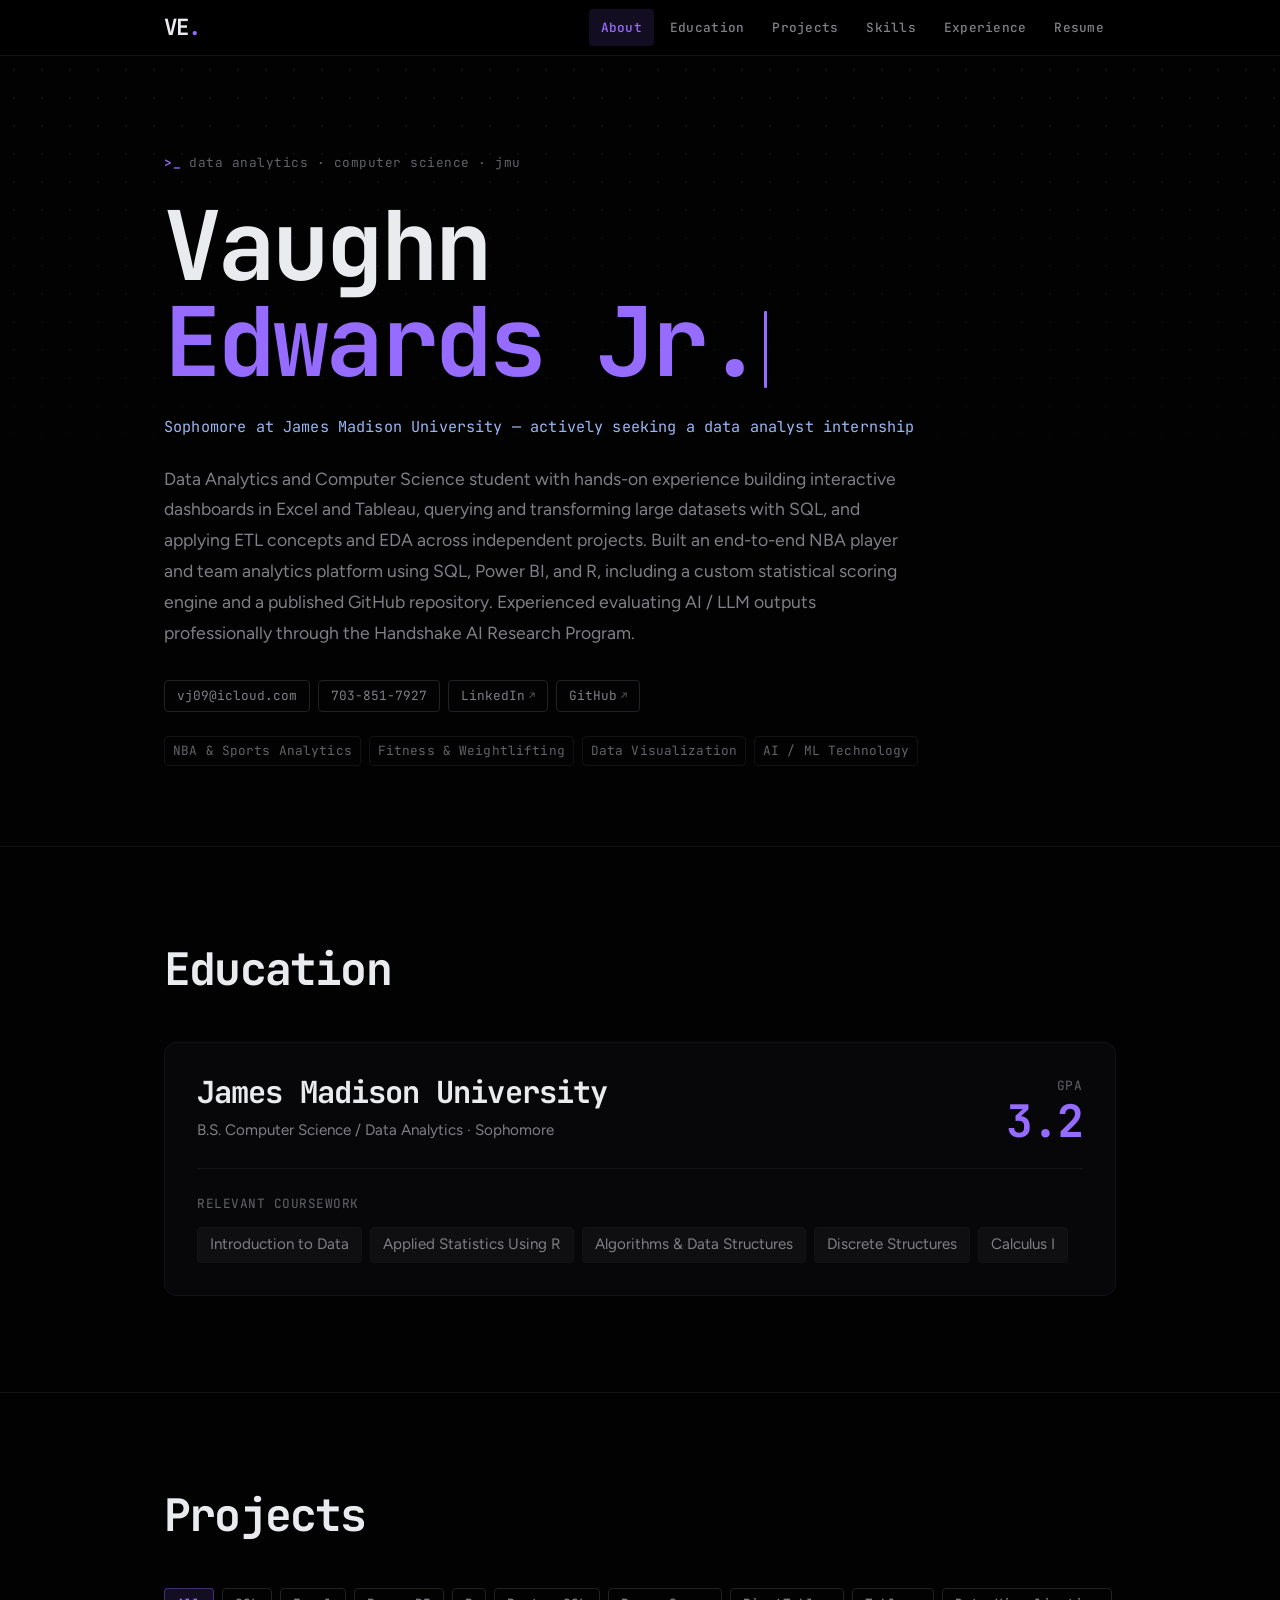
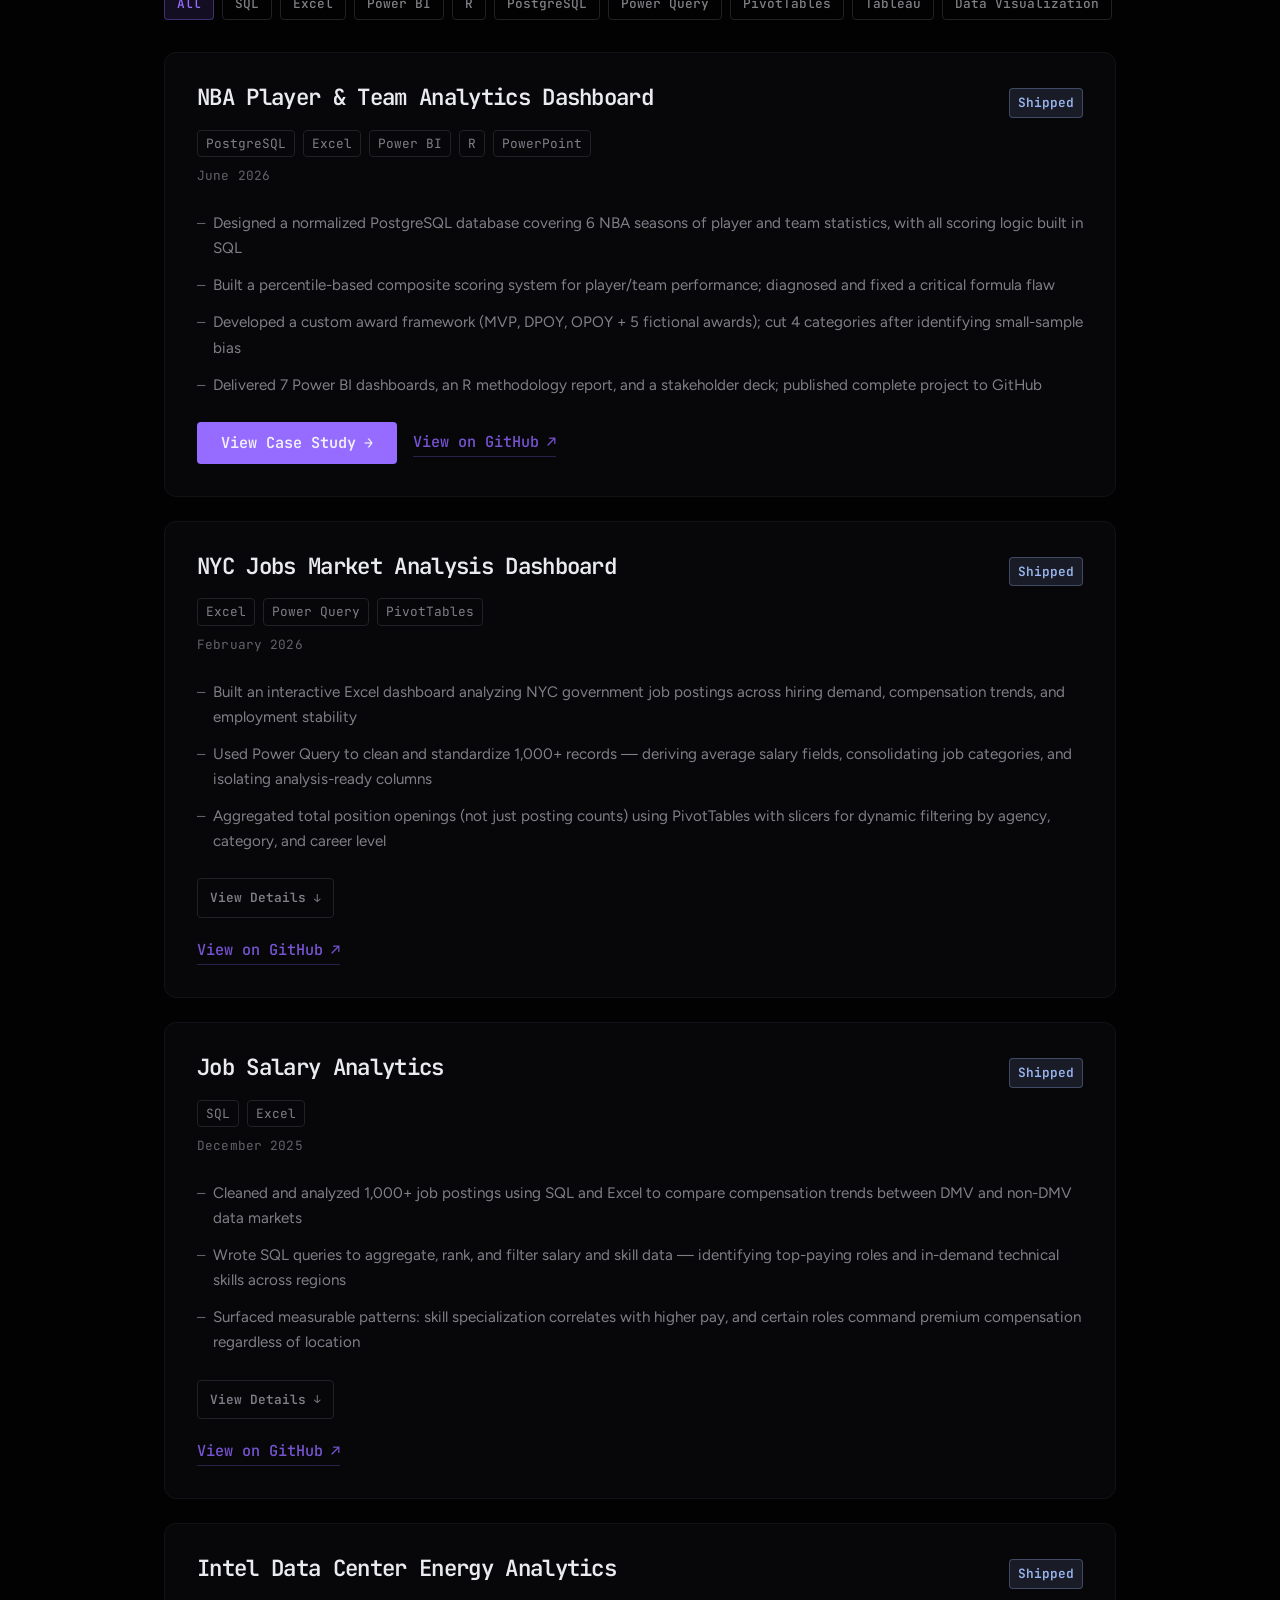
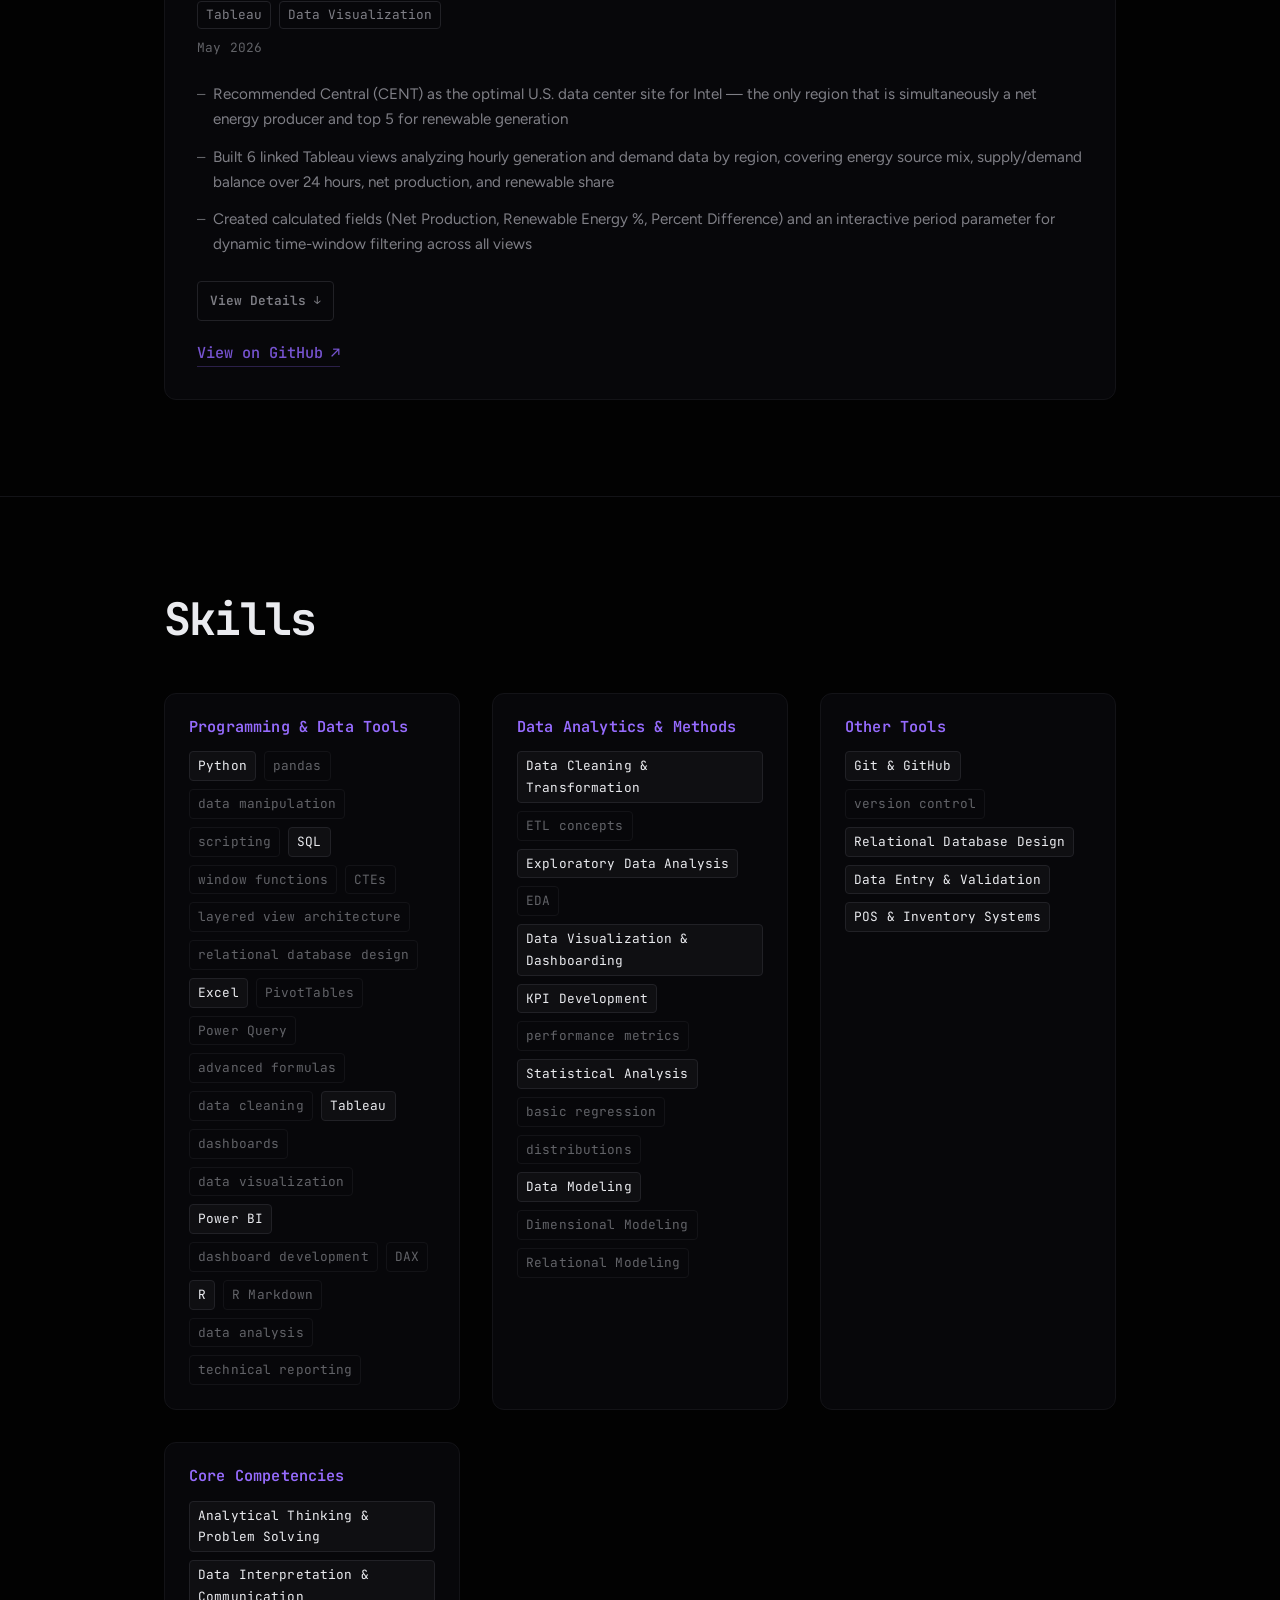
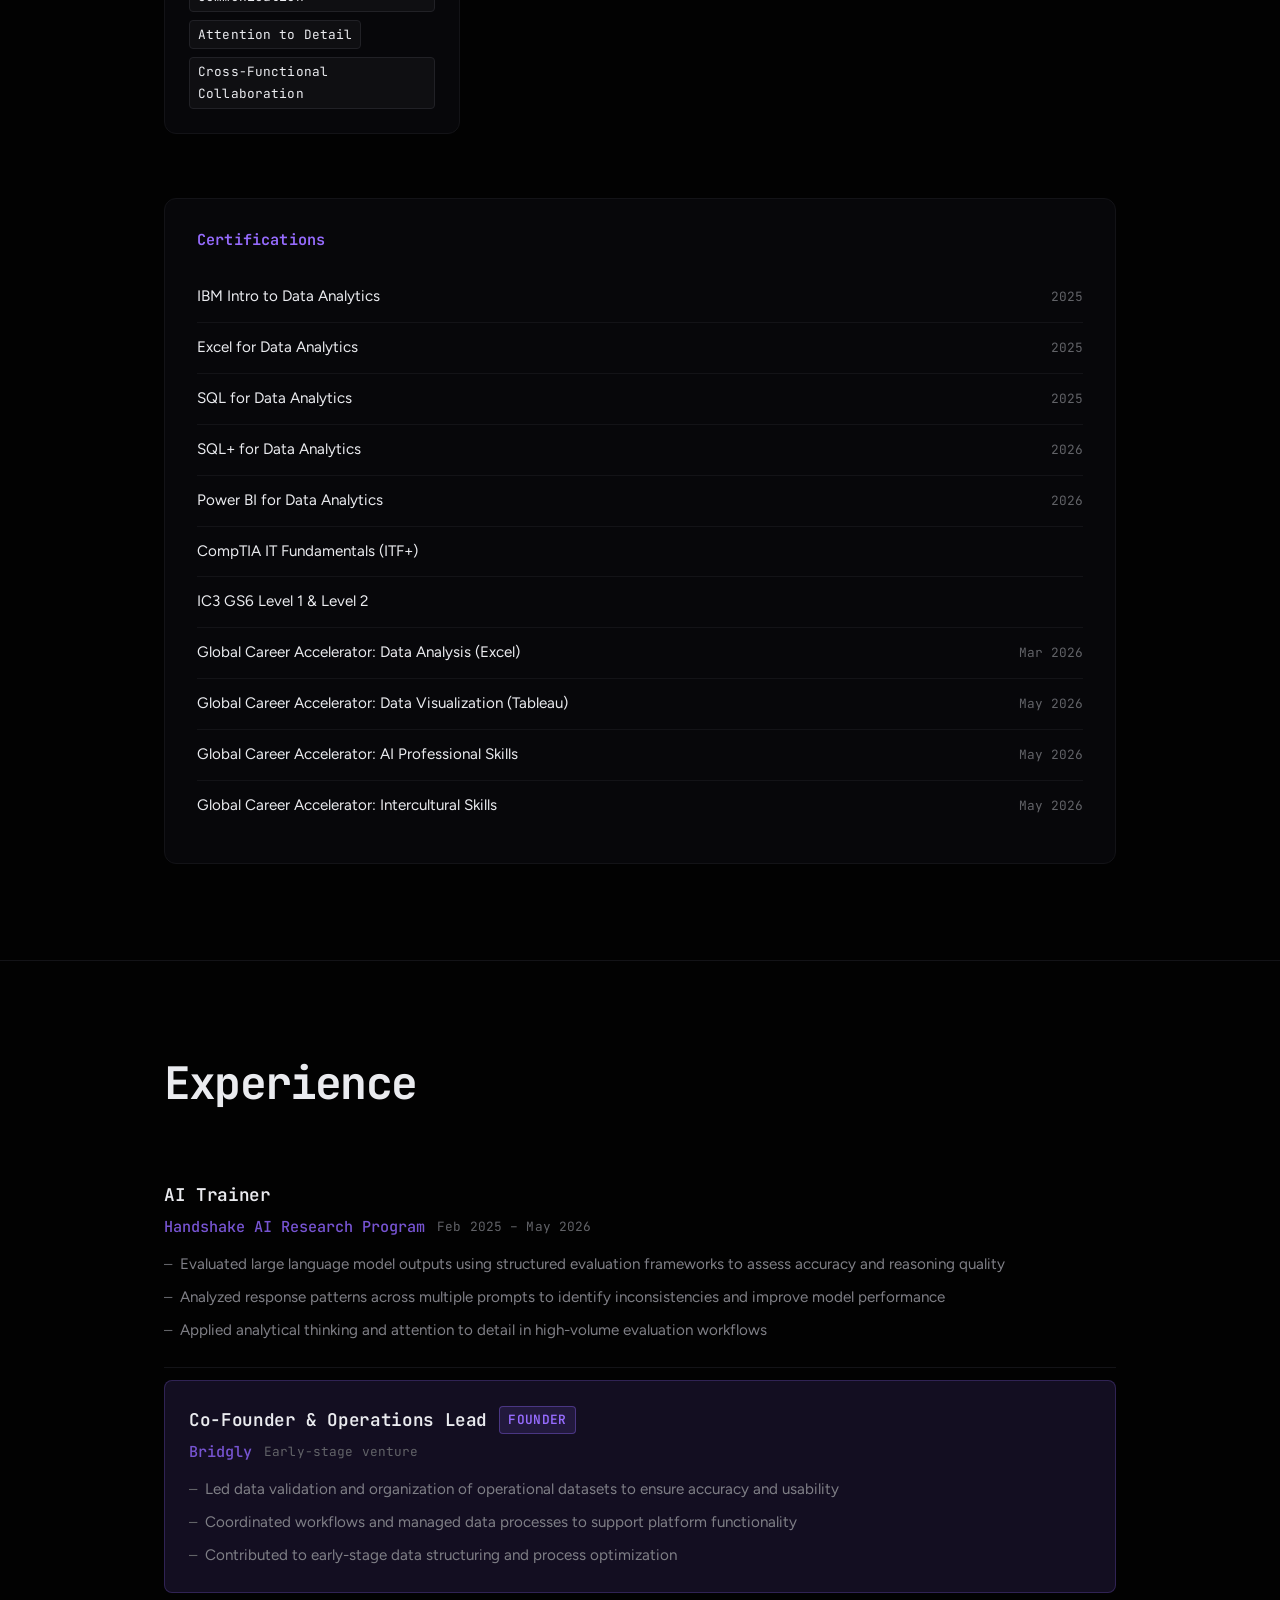
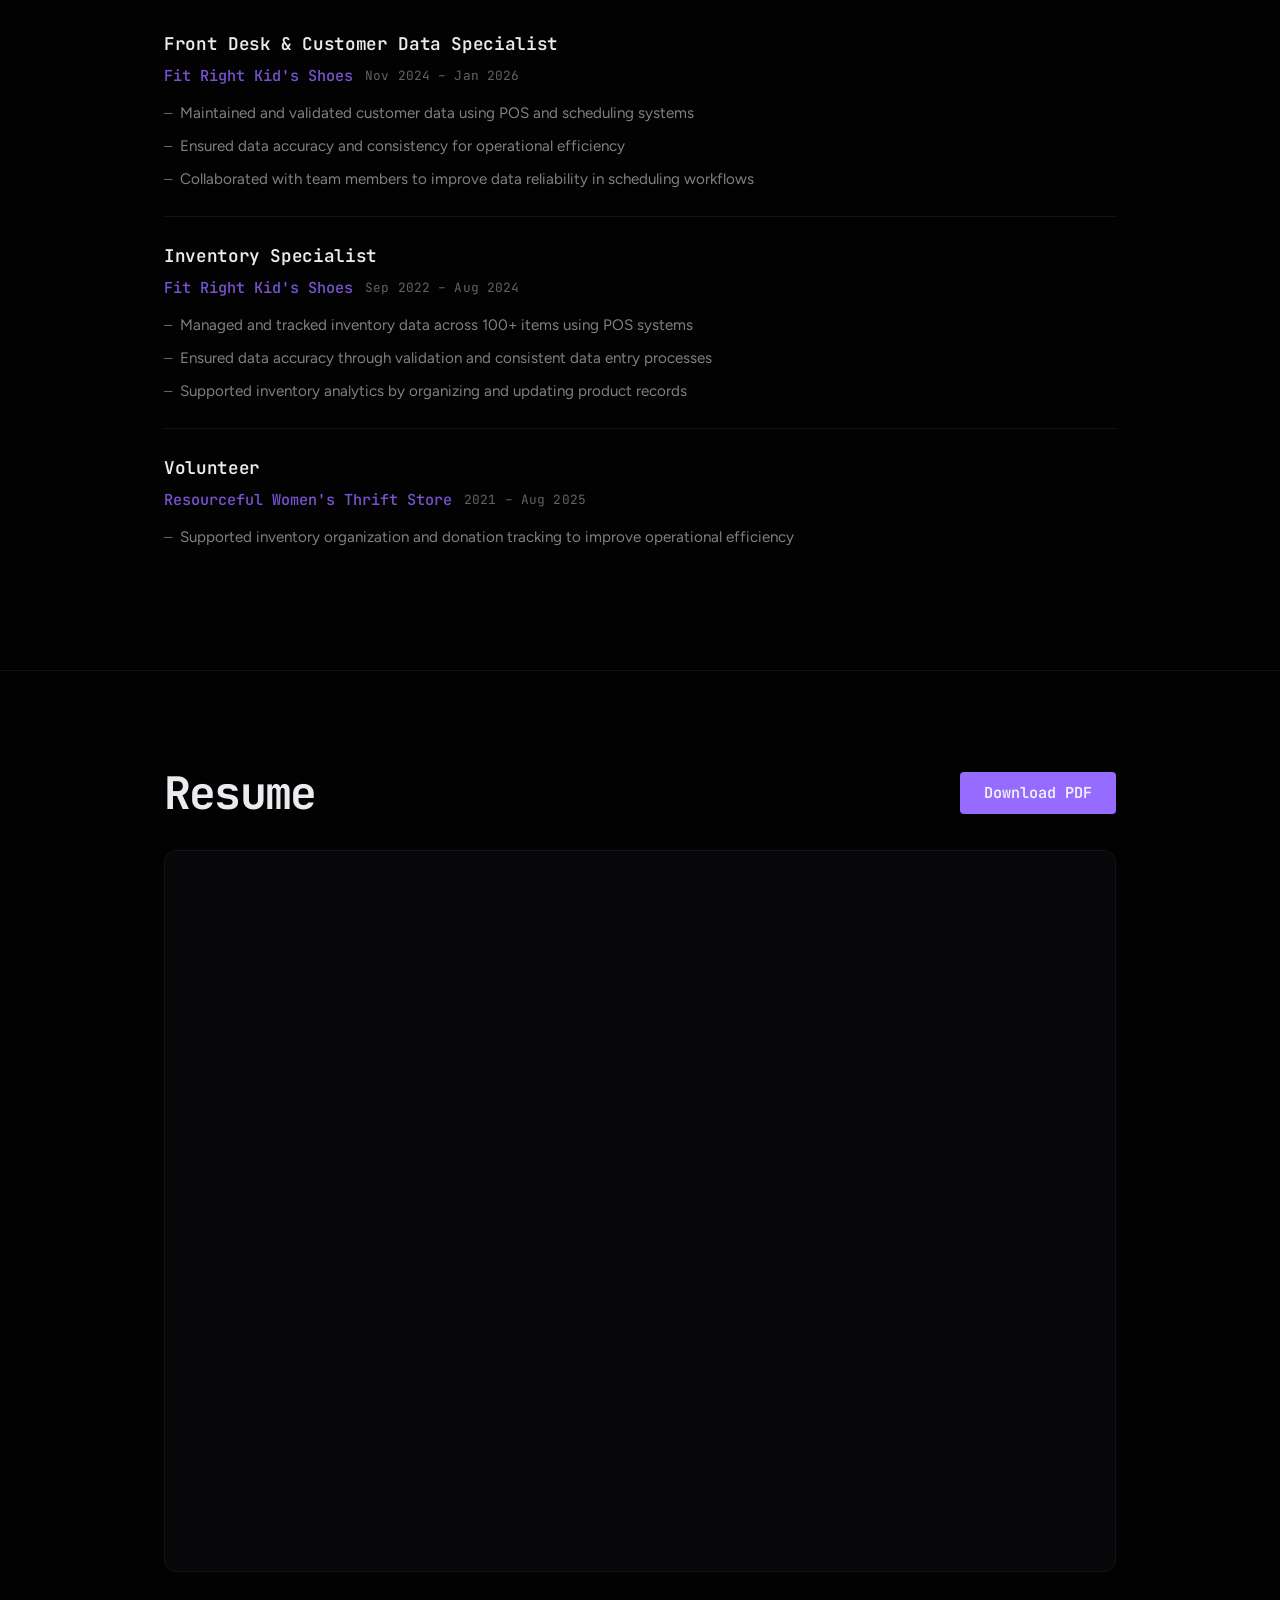
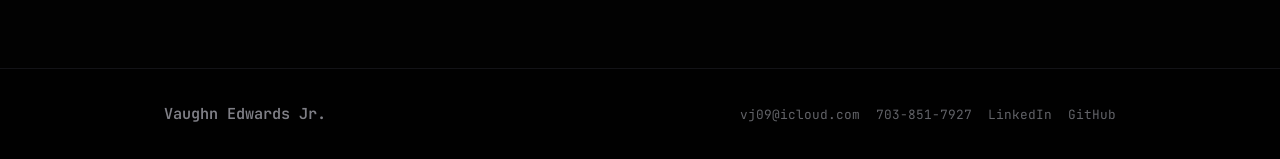
==== commit 55cfa1b6: "removed llm response preference project" ====
--- a/index.html
+++ b/index.html
@@ -116,49 +116,8 @@
         <button class="filter-tag" data-filter="pivottables">PivotTables</button>
         <button class="filter-tag" data-filter="tableau">Tableau</button>
         <button class="filter-tag" data-filter="dataviz">Data Visualization</button>
-        <button class="filter-tag" data-filter="python">Python</button>
-        <button class="filter-tag" data-filter="ml">Machine Learning</button>
-        <button class="filter-tag" data-filter="streamlit">Streamlit</button>
       </div>
       <div class="projects-list">
-
-        <article class="project-panel project-panel--linked reveal-item" data-tags="python ml streamlit" aria-labelledby="proj5-title">
-          <div class="project-header">
-            <div class="project-title-row">
-              <h3 class="project-title" id="proj5-title">LLM Response Preference Predictor</h3>
-              <span class="project-status project-status--progress" aria-label="Status: In Progress">In Progress</span>
-            </div>
-            <div class="project-tools" aria-label="Tools used">
-              <span class="tool-tag">Python</span>
-              <span class="tool-tag">pandas</span>
-              <span class="tool-tag">nltk</span>
-              <span class="tool-tag">spaCy</span>
-              <span class="tool-tag">scikit-learn</span>
-              <span class="tool-tag">XGBoost</span>
-              <span class="tool-tag">Streamlit</span>
-            </div>
-            <span class="project-date">Est. July 20, 2025 &mdash; Phase 1 of 5 Active</span>
-          </div>
-          <ul class="project-bullets">
-            <li>Training a pairwise ML classifier to predict human preference between two AI responses, using the LMSYS Chatbot Arena dataset of real-world human votes &mdash; directly adjacent to how RLHF pipelines are built</li>
-            <li>Translating professional AI evaluation experience into computable features: formalizing the structural flow and response specificity signals that consistently drive close preference decisions</li>
-            <li>End-to-end ML pipeline spanning EDA &rarr; NLP feature engineering &rarr; Logistic Regression / Random Forest / XGBoost modeling &rarr; Streamlit interactive demo</li>
-          </ul>
-          <div class="project-actions">
-            <a href="llm-preference.html"
-               class="project-case-link"
-               aria-label="View LLM Preference Predictor case study">
-              View Case Study <span aria-hidden="true">→</span>
-            </a>
-            <a href="https://github.com/vledwardsjr/LLM-Response-Preference-Project"
-               class="project-repo-link"
-               target="_blank"
-               rel="noopener noreferrer"
-               aria-label="View LLM Response Preference Project on GitHub">
-              View on GitHub <span aria-hidden="true">↗</span>
-            </a>
-          </div>
-        </article>
 
         <article class="project-panel project-panel--linked reveal-item" data-tags="postgresql excel powerbi r" aria-labelledby="proj1-title">
           <div class="project-header">
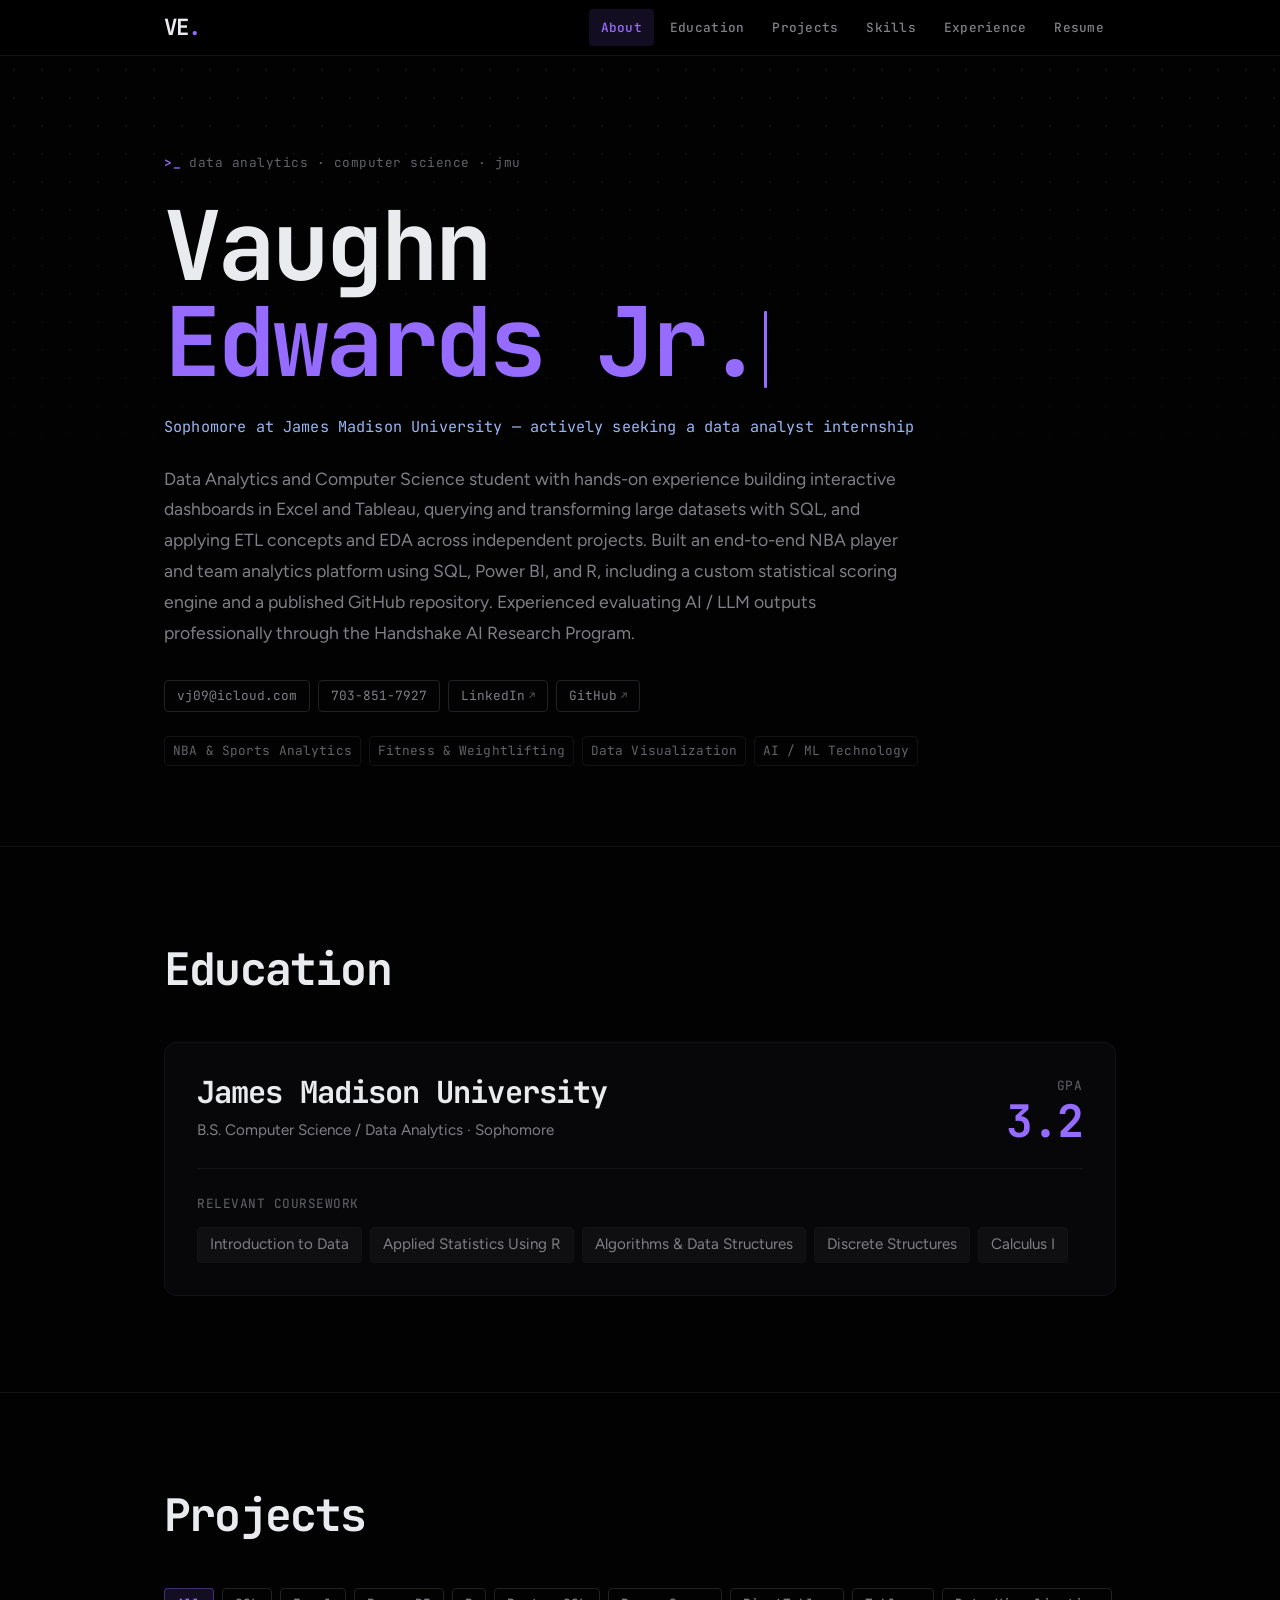
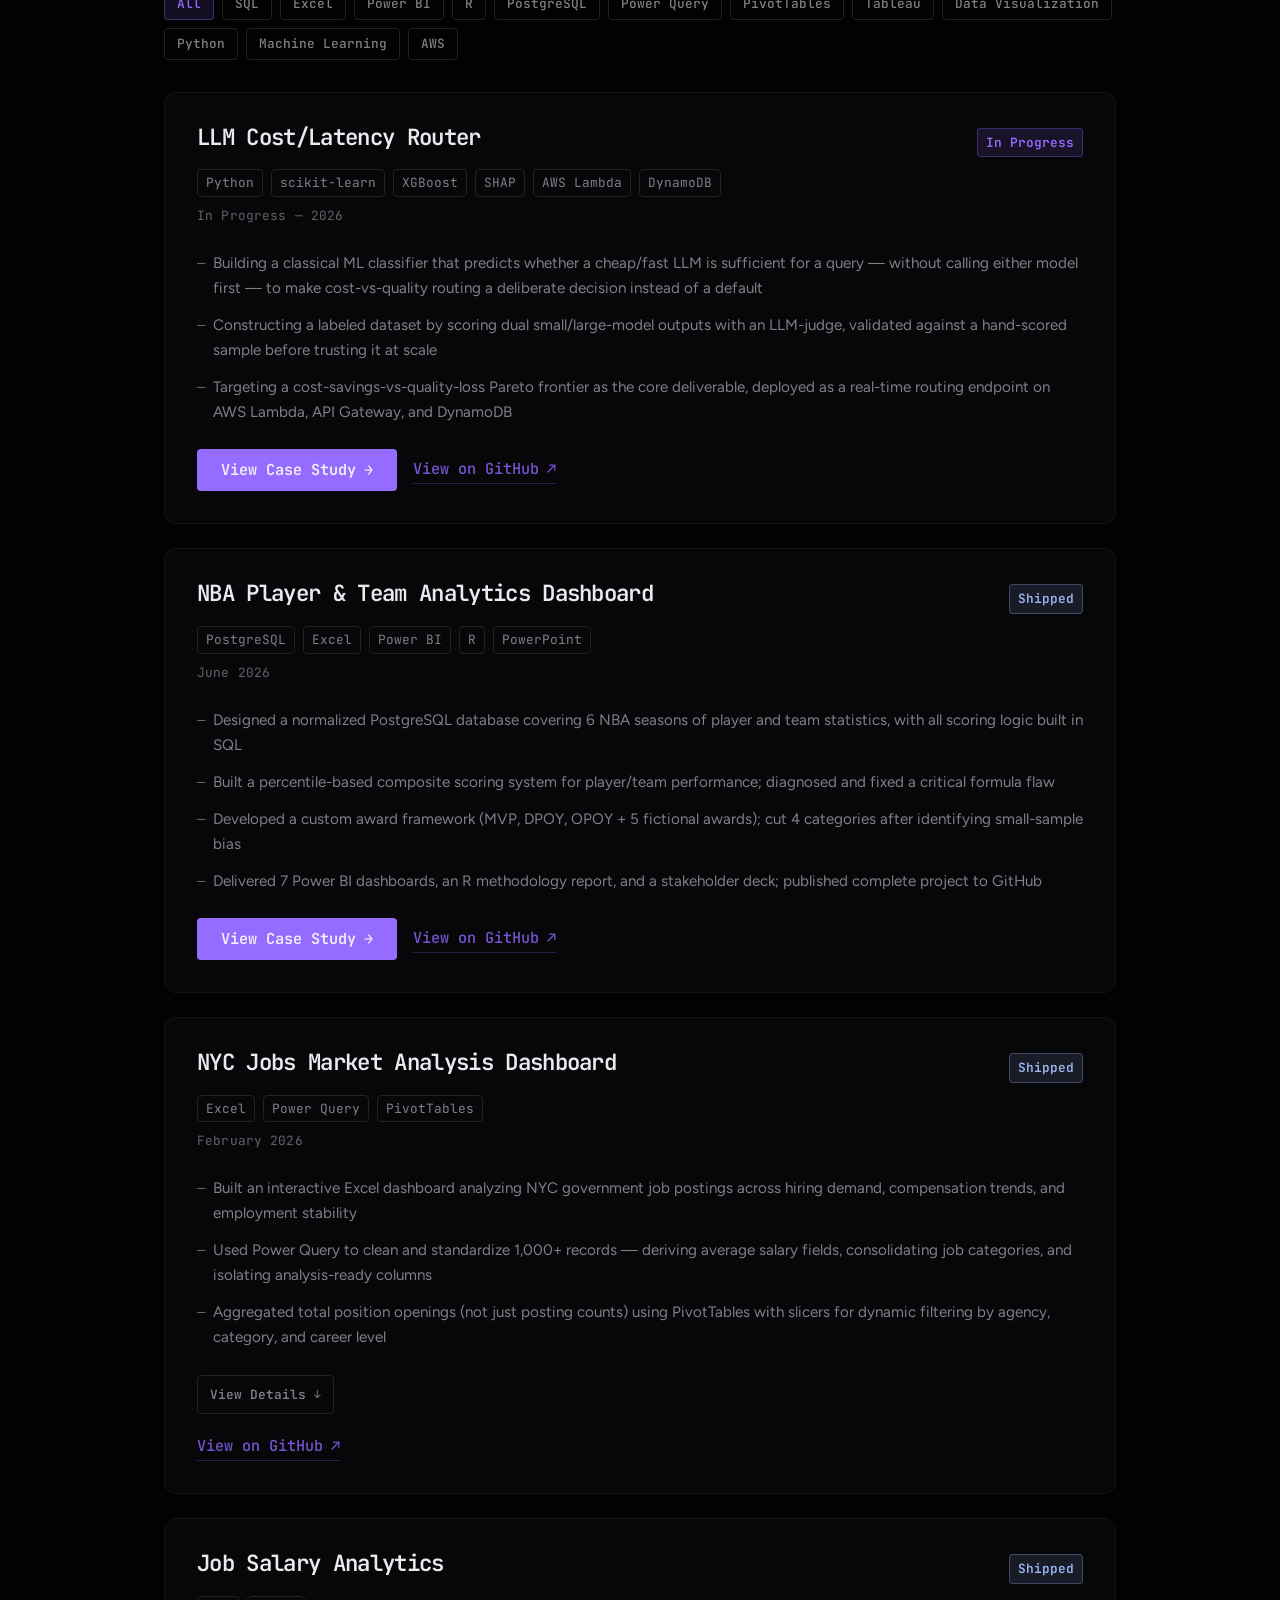
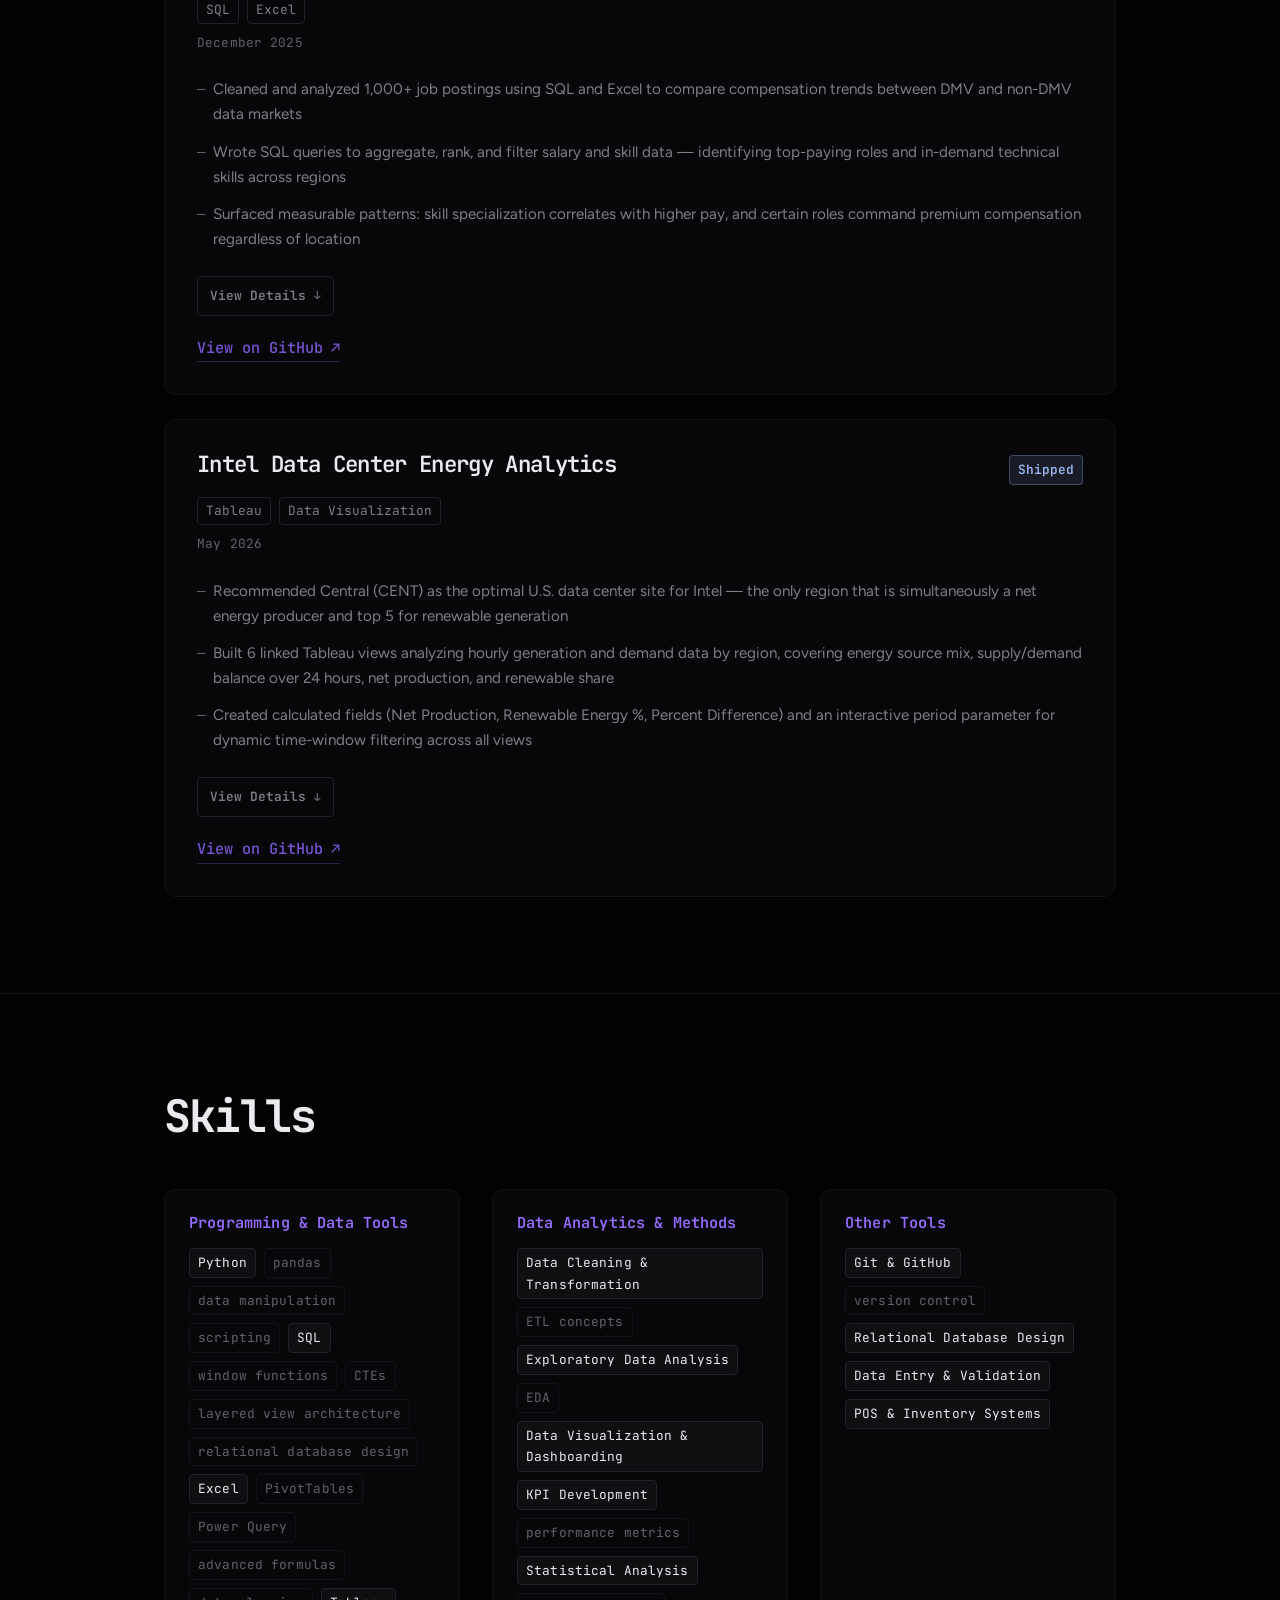
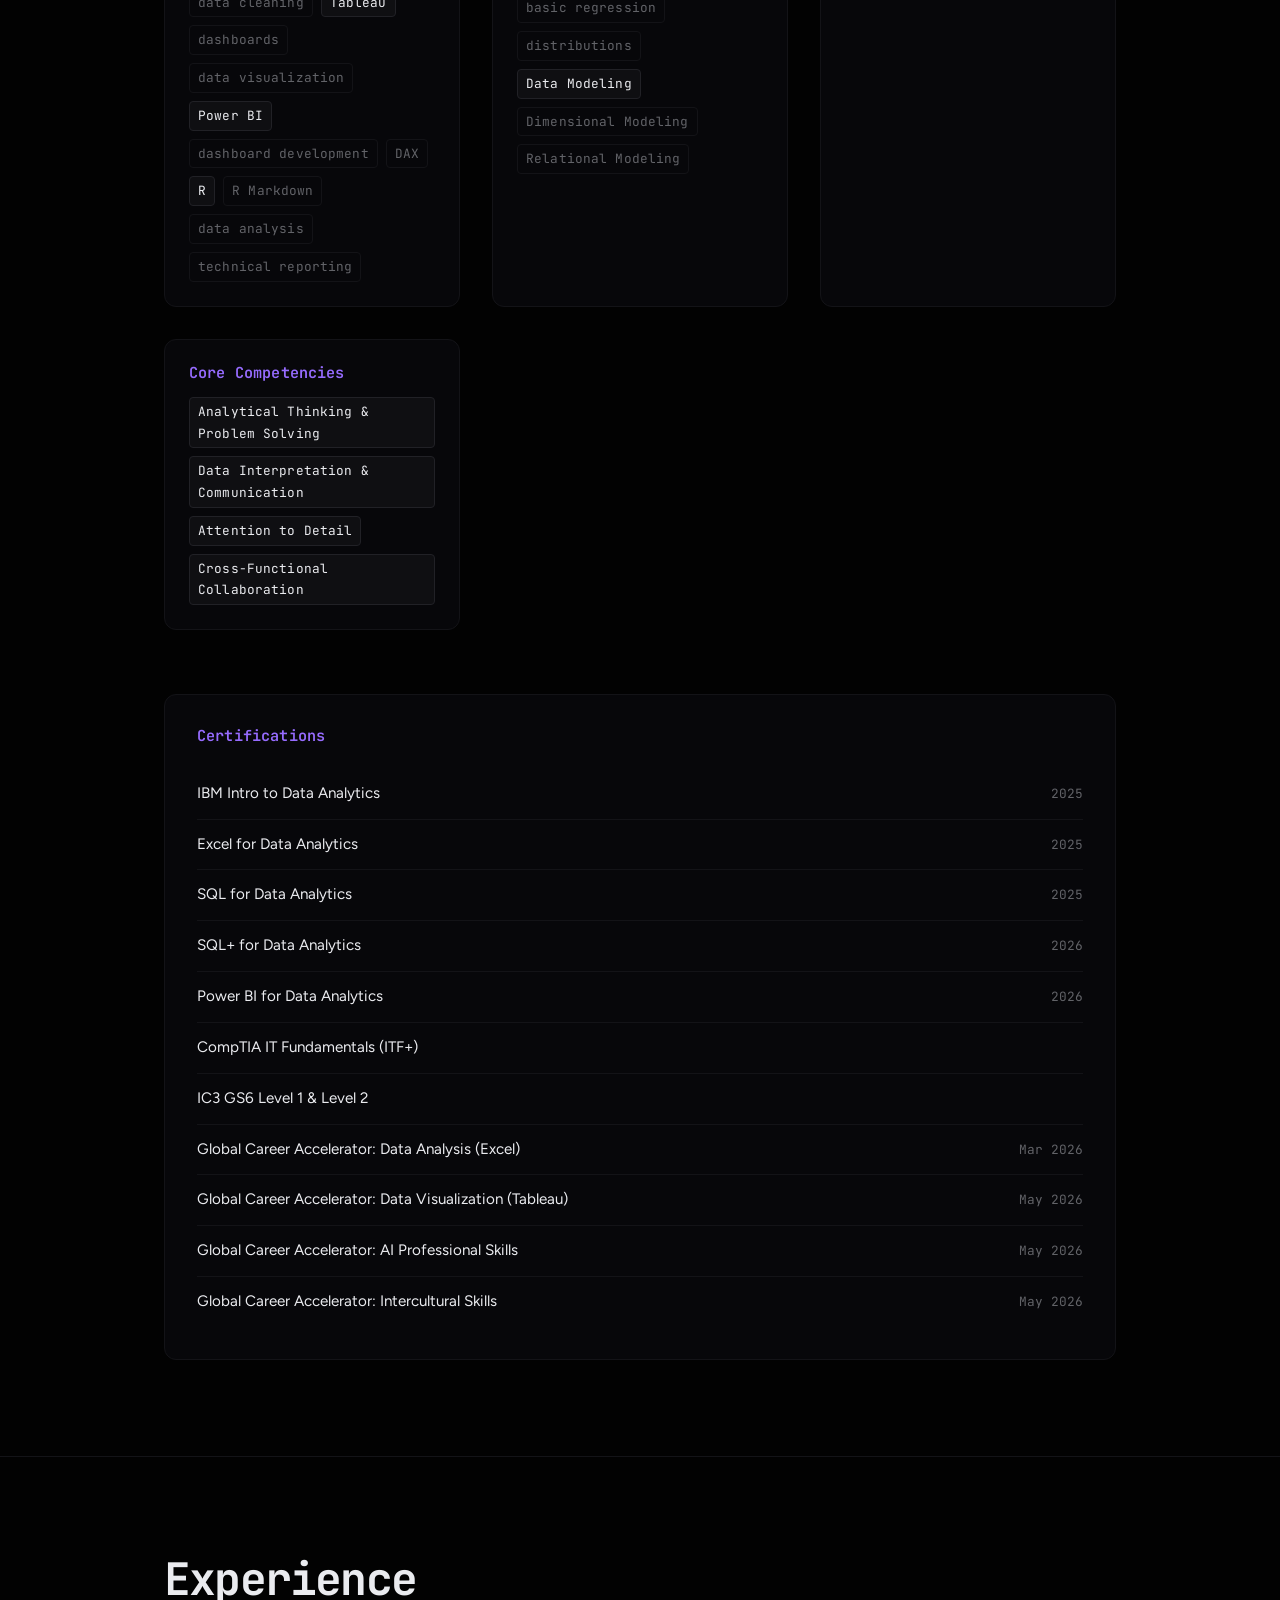
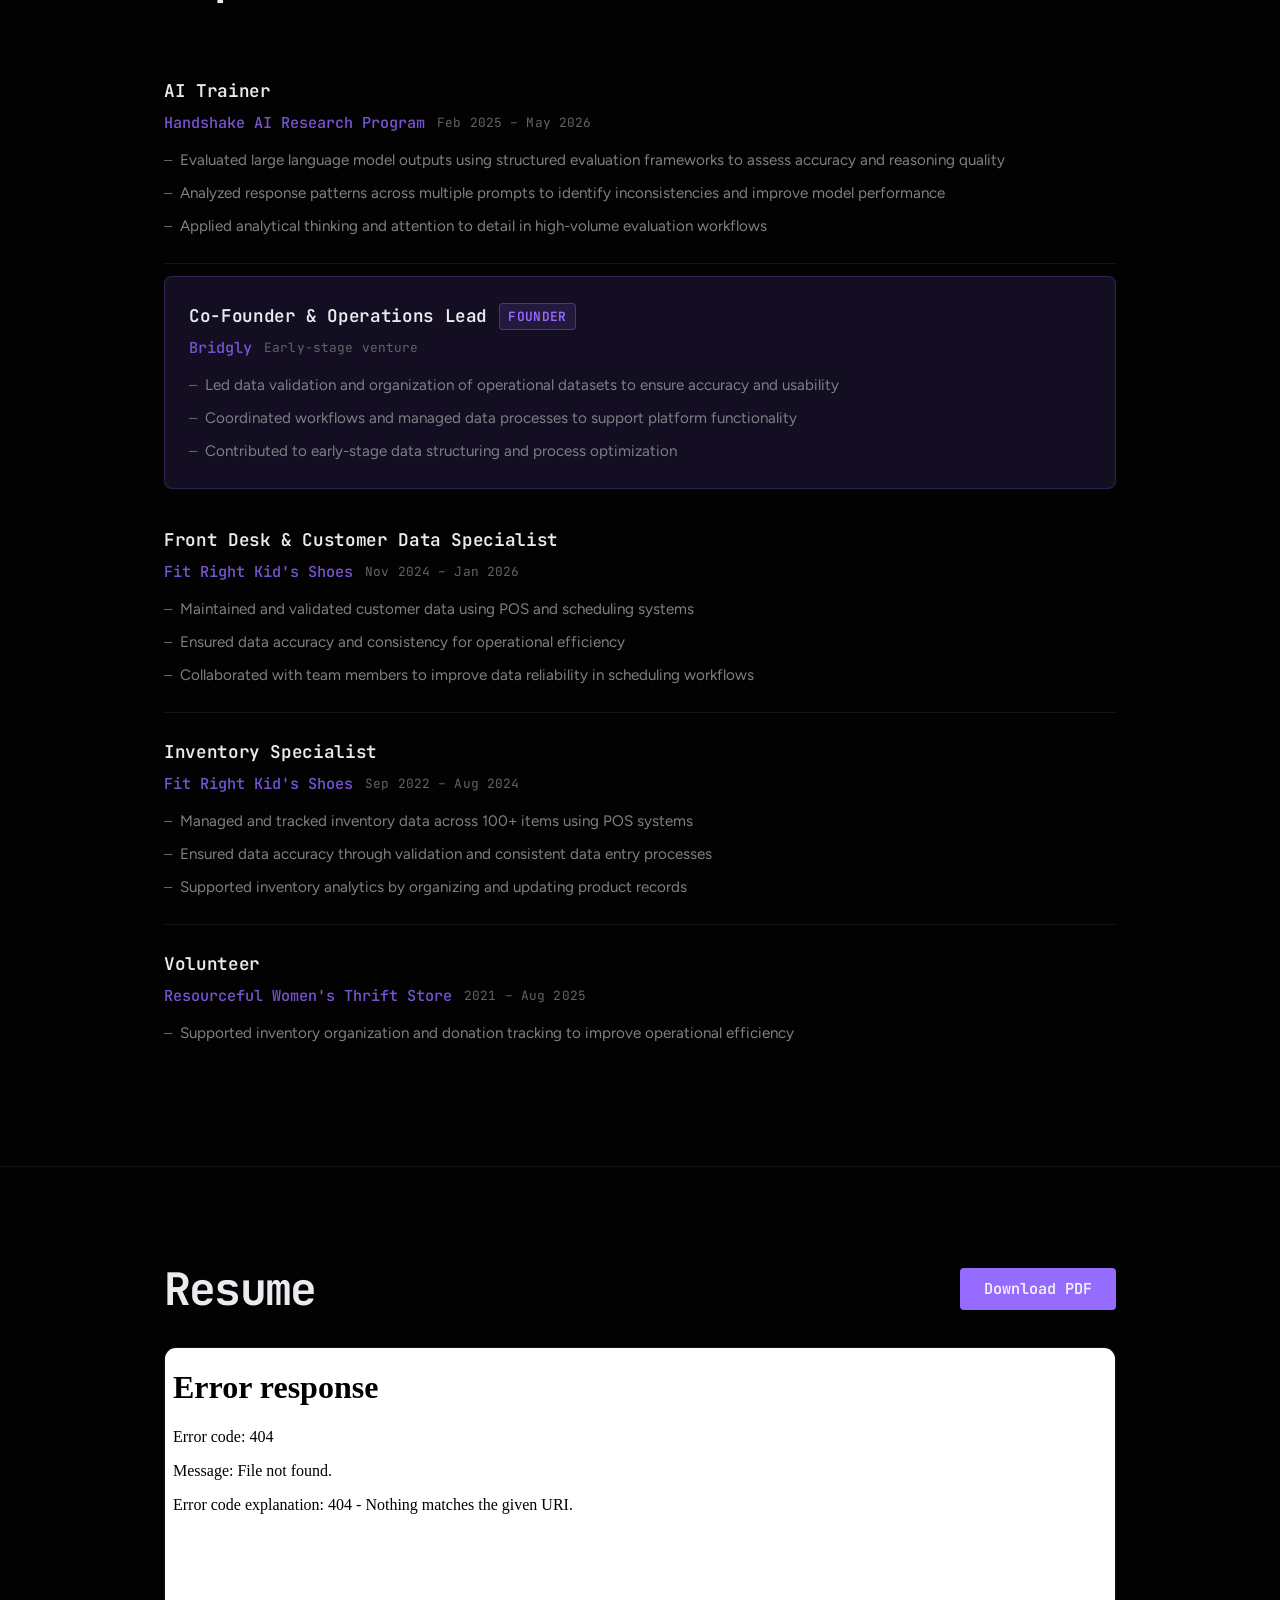
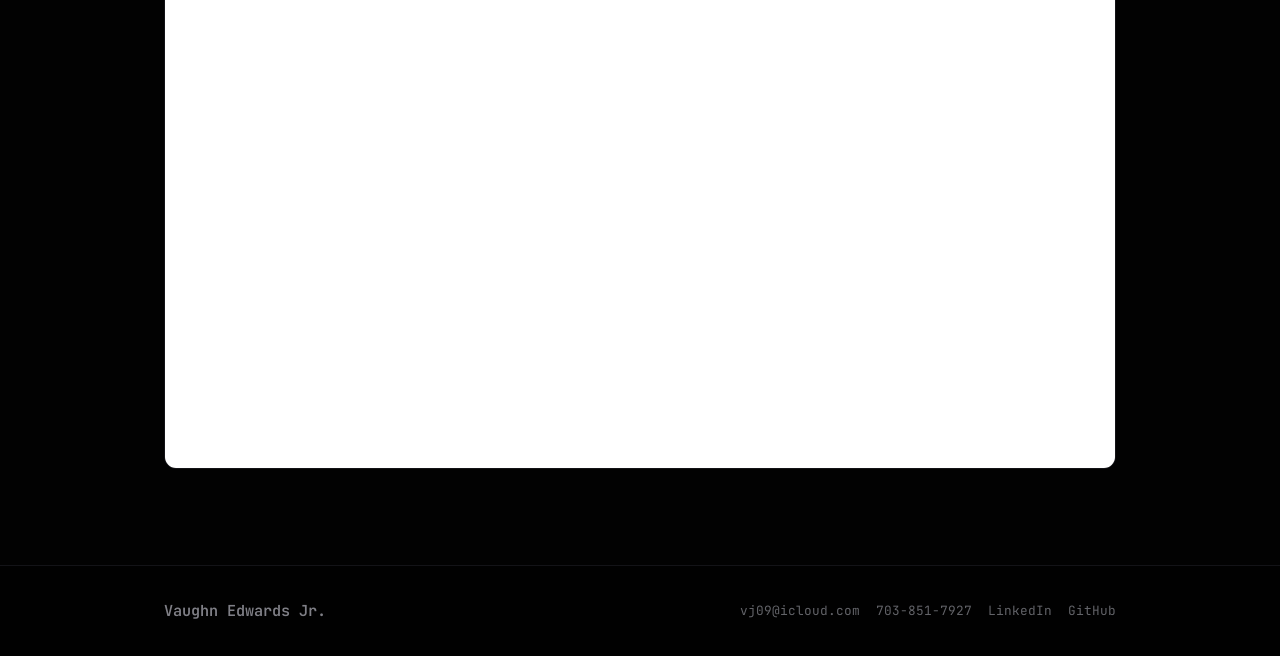
==== commit 210dc907: "add LLM Router Project" ====
--- a/index.html
+++ b/index.html
@@ -116,8 +116,48 @@
         <button class="filter-tag" data-filter="pivottables">PivotTables</button>
         <button class="filter-tag" data-filter="tableau">Tableau</button>
         <button class="filter-tag" data-filter="dataviz">Data Visualization</button>
+        <button class="filter-tag" data-filter="python">Python</button>
+        <button class="filter-tag" data-filter="ml">Machine Learning</button>
+        <button class="filter-tag" data-filter="aws">AWS</button>
       </div>
       <div class="projects-list">
+
+        <article class="project-panel project-panel--linked reveal-item" data-tags="python ml aws sql" aria-labelledby="proj0-title">
+          <div class="project-header">
+            <div class="project-title-row">
+              <h3 class="project-title" id="proj0-title">LLM Cost/Latency Router</h3>
+              <span class="project-status project-status--progress" aria-label="Status: In Progress">In Progress</span>
+            </div>
+            <div class="project-tools" aria-label="Tools used">
+              <span class="tool-tag">Python</span>
+              <span class="tool-tag">scikit-learn</span>
+              <span class="tool-tag">XGBoost</span>
+              <span class="tool-tag">SHAP</span>
+              <span class="tool-tag">AWS Lambda</span>
+              <span class="tool-tag">DynamoDB</span>
+            </div>
+            <span class="project-date">In Progress &mdash; 2026</span>
+          </div>
+          <ul class="project-bullets">
+            <li>Building a classical ML classifier that predicts whether a cheap/fast LLM is sufficient for a query &mdash; without calling either model first &mdash; to make cost-vs-quality routing a deliberate decision instead of a default</li>
+            <li>Constructing a labeled dataset by scoring dual small/large-model outputs with an LLM-judge, validated against a hand-scored sample before trusting it at scale</li>
+            <li>Targeting a cost-savings-vs-quality-loss Pareto frontier as the core deliverable, deployed as a real-time routing endpoint on AWS Lambda, API Gateway, and DynamoDB</li>
+          </ul>
+          <div class="project-actions">
+            <a href="llm-router-project.html"
+               class="project-case-link"
+               aria-label="View LLM Cost/Latency Router case study">
+              View Case Study <span aria-hidden="true">→</span>
+            </a>
+            <a href="https://github.com/vledwardsjr/LLM-Router-Project"
+               class="project-repo-link"
+               target="_blank"
+               rel="noopener noreferrer"
+               aria-label="View LLM Router Project on GitHub">
+              View on GitHub <span aria-hidden="true">↗</span>
+            </a>
+          </div>
+        </article>
 
         <article class="project-panel project-panel--linked reveal-item" data-tags="postgresql excel powerbi r" aria-labelledby="proj1-title">
           <div class="project-header">
